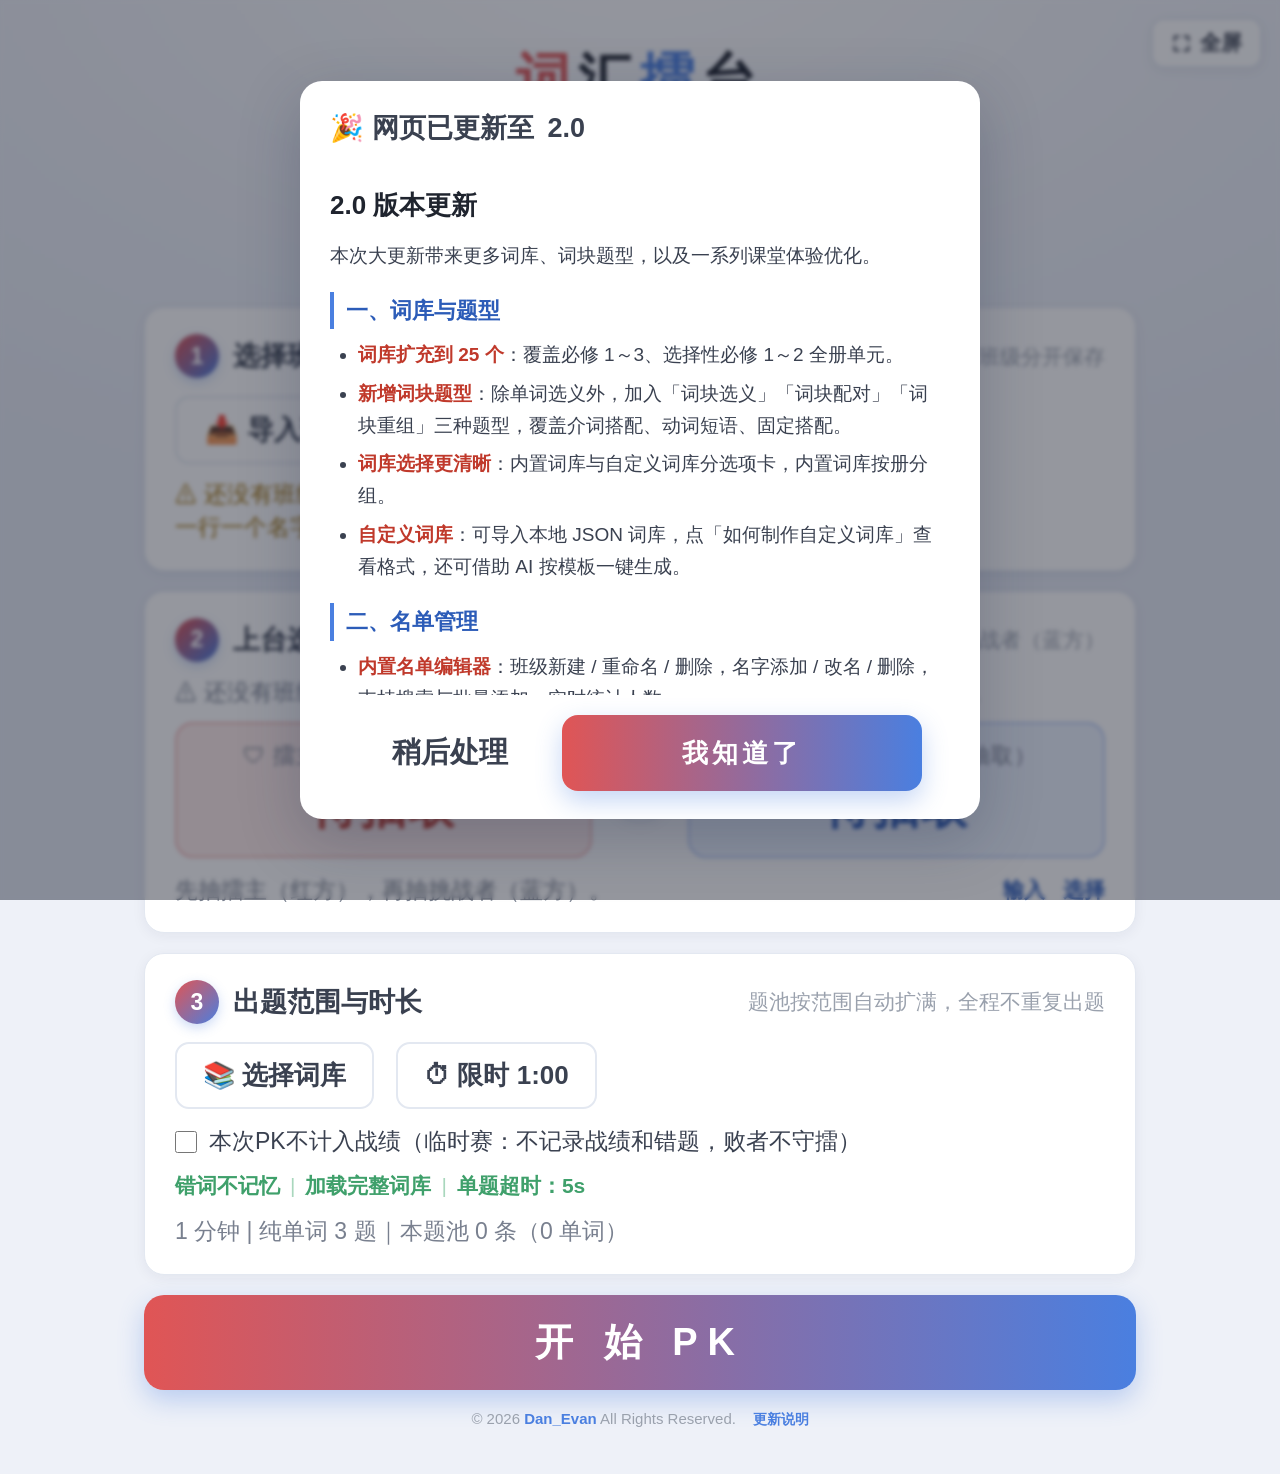
==== index.html @ d30680e2 "feat(setting): Show Current Setting Summary On Home Page - Add a status line below the temporary-mat" ====
<!DOCTYPE html>
<html lang="zh-CN">
<head>
<meta charset="UTF-8">
<meta name="viewport" content="width=device-width, initial-scale=1, user-scalable=no">

<!-- ================= SEO 基础元信息 ================= -->
<title>词汇擂台 PK | 高中英语课堂双人单词对战游戏</title>
<meta name="description" content="词汇擂台是一款面向高中英语课堂的双人单词 PK 网页应用：红方擂主 vs 蓝方挑战者，限时答题，支持单词选义、词块选义、词块配对、词块重组等多种题型，败者守擂实现车轮战。纯前端运行，无需注册，数据本地保存，适合教室大屏互动教学。">
<meta name="keywords" content="词汇擂台,英语单词PK,高中英语,单词游戏,课堂互动,英语词汇,单词对战,词块搭配,英语教学,双人PK,单词听写,词汇练习,人教版英语,必修英语,选择性必修">
<meta name="author" content="词汇擂台">
<meta name="robots" content="index, follow">
<meta name="language" content="zh-CN">
<meta name="theme-color" content="#4a7fe0">
<meta name="application-name" content="词汇擂台 PK">
<meta name="apple-mobile-web-app-capable" content="yes">
<meta name="apple-mobile-web-app-status-bar-style" content="default">
<meta name="apple-mobile-web-app-title" content="词汇擂台">

<!-- ================= Open Graph（社交分享） ================= -->
<meta property="og:type" content="website">
<meta property="og:locale" content="zh_CN">
<meta property="og:site_name" content="词汇擂台 PK">
<meta property="og:title" content="词汇擂台 PK | 高中英语课堂双人单词对战游戏">
<meta property="og:description" content="面向高中英语课堂的双人单词 PK 应用：限时答题、多种题型、败者守擂车轮战，纯前端运行，适合教室大屏互动教学。">
<meta property="og:url" content="">

<!-- ================= Twitter Card ================= -->
<meta name="twitter:card" content="summary_large_image">
<meta name="twitter:title" content="词汇擂台 PK | 高中英语课堂双人单词对战游戏">
<meta name="twitter:description" content="面向高中英语课堂的双人单词 PK 应用：限时答题、多种题型、败者守擂车轮战，适合教室大屏互动教学。">

<link rel="icon" href="favicon.ico" type="image/x-icon">
<link rel="manifest" href="manifest.webmanifest">
<link rel="apple-touch-icon" href="icons/icon-192.png">
<link rel="stylesheet" href="style.css">
</head>
<body>

<!-- ================= 安装为桌面应用（浏览器允许安装时才显示，见 js/pwa.js） ================= -->
<button id="installBtn" class="hidden" title="将本网页安装为桌面应用">
  <svg viewBox="0 0 24 24" fill="none" stroke="currentColor" stroke-width="2.2" stroke-linecap="round" stroke-linejoin="round"><path d="M12 3v10"></path><path d="M7.5 9.5 12 14l4.5-4.5"></path><path d="M4 16v2.5A2.5 2.5 0 0 0 6.5 21h11a2.5 2.5 0 0 0 2.5-2.5V16"></path></svg>
  <span id="installLabel">安装</span>
</button>

<!-- ================= 全屏按钮 ================= -->
<button id="fsBtn" title="全屏 / 退出全屏（快捷键 F，Esc 退出）">
  <svg class="icoEnter" viewBox="0 0 24 24" fill="none" stroke="currentColor" stroke-width="2.2" stroke-linecap="round" stroke-linejoin="round"><path d="M4 9V4h5M20 9V4h-5M4 15v5h5M20 15v5h-5"></path></svg>
  <svg class="icoExit" viewBox="0 0 24 24" fill="none" stroke="currentColor" stroke-width="2.2" stroke-linecap="round" stroke-linejoin="round"><path d="M9 4v5H4M15 4v5h5M9 20v-5H4M15 20v-5h5"></path></svg>
  <span id="fsLabel">全屏</span>
</button>

<!-- ================= 主页 ================= -->
<div id="setup" class="screen">
  <div class="hero">
    <div class="logo"><span class="r">词</span>汇<span class="b">擂</span>台</div>
    <div class="sub">双人同台 · 单词 / 词块对战 · <b>败者守擂</b> · 班级名单本地保存</div>
    <div class="heroBtns">
      <button class="heroBtn" id="aboutBtn">ℹ️ 关于项目</button>
      <button class="heroBtn" id="hisBtn">📊 历史战绩</button>
      <button class="heroBtn" id="settingBtn">⚙️ 擂台设置</button>
    </div>
  </div>

  <div class="mini" style="text-align:center;margin-bottom:24px">快捷键：<kbd>F</kbd> 进入 / 退出全屏 · <kbd>Esc</kbd> 退出全屏（右上角按钮）</div>

  <div class="card">
    <h3><span class="stepNo">1</span>选择班级<span class="hint">名单 / 战绩 / 擂主按班级分开保存</span></h3>
    <div class="classRow">
      <div class="chips" id="classChips"></div>
      <button class="drawBtn" id="importRosterBtn">📥 导入班级名单（TXT）</button>
      <button class="drawBtn" id="openEditorBtn">✏️ 名单编辑器</button>
    </div>
    <div class="mini" id="noRosterTip" style="margin-top:14px;color:#9a6a00">⚠ 还没有班级名单，点右侧按钮导入TXT。<br>一行一个名字，自动去重，名单仅保存在本机。</div>
    <input type="file" id="rosterFile" accept=".txt,text/plain" style="display:none">
  </div>

  <div class="card">
    <h3><span class="stepNo">2</span>上台选手<span class="hint">先抽擂主（红方），再抽挑战者（蓝方）</span></h3>
    <div class="mini" id="rosterInfo" style="margin:-4px 0 14px">请先在上方选择或导入班级名单。</div>
    <div class="drawRow">
      <div class="drawBox red clickable" id="redBox"><div class="dlabel">🛡 擂主 · 红方（点击抽取）</div><div class="dname" id="redNameBox">待抽取</div></div>
      <div class="vsBadge">VS</div>
      <div class="drawBox blue clickable" id="blueBox"><div class="dlabel">⚔ 挑战 · 蓝方（点击抽取）</div><div class="dname" id="blueNameBox">待抽取</div></div>
    </div>
    <div class="nameRow hidden" id="manualRow" style="margin-top:14px">
      <input id="m1" placeholder="红方名字" maxlength="8">
      <input id="m2" placeholder="蓝方名字" maxlength="8">
    </div>
    <div class="drawFoot">
      <span class="mini" id="drawInfo">先抽擂主（红方），再抽挑战者（蓝方）。</span>
      <span class="footLinks">
        <a href="javascript:;" id="manualBtn" class="footLink">输入</a>
        <a href="javascript:;" id="pickBtn" class="footLink">选择</a>
      </span>
    </div>
  </div>

  <div class="card">
    <h3><span class="stepNo">3</span>出题范围与时长<span class="hint">题池按范围自动扩满，全程不重复出题</span></h3>
    <div style="display:flex;gap:22px;flex-wrap:wrap;align-items:center;">
      <button class="drawBtn" id="openLibModal" style="font-size:26px;padding:14px 26px">📚 选择词库</button>
      <button class="drawBtn" id="openDurModal" style="font-size:26px;padding:14px 26px">⏱ 限时 1:00</button>
    </div>
    <label class="wordsOnlyLabel">
      <input type="checkbox" id="noRecordChk">
      本次PK不计入战绩（临时赛：不记录战绩和错题，败者不守擂）
    </label>
    <!-- 当前擂台设置状态（错词记忆 / 纯单词 / 单题超时），由 renderSettingStatus 更新 -->
    <div class="setStatusLine" id="setStatusLine"></div>
    <div class="mini" id="planInfo" style="margin-top:14px"></div>
  </div>

  <button class="startBtn" id="startBtn">开 始 PK</button>

  <footer class="mainFooter">
    &copy; 2026 <a href="https://www.danevan.top/" target="_blank" rel="noopener noreferrer">Dan_Evan</a> All Rights Reserved.
    &nbsp;&nbsp; <a href="javascript:;" class="footerUpdateLink" id="openUpdateLink">更新说明</a>
  </footer>
</div>

<!-- ================= 词库选择弹窗 ================= -->
<div id="libModal" class="modal hidden">
  <div class="modalMask"></div>
  <div class="modalBox libModalBox">
    <h3>选择题库<span class="hint" id="libHint">点击切换选中，支持多选</span></h3>
    <!-- 选项卡切换 -->
    <div class="libTabs">
      <button class="libTab active" data-tab="builtin">📚 内置词库</button>
      <button class="libTab" data-tab="custom">📥 自定义词库</button>
    </div>
    <!-- 内置词库面板（按册分组） -->
    <div class="libTabPanel" id="builtinPanel">
      <div class="libGroups" id="builtinGroups"></div>
    </div>
    <!-- 自定义词库面板 -->
    <div class="libTabPanel hidden" id="customPanel">
      <div class="importLibRow">
        <button class="drawBtn" id="importLibBtn" style="font-size:20px;padding:10px 20px">📥 导入本地词库（JSON）</button>
        <input type="file" id="libFile" accept=".json,application/json" style="display:none">
        <a href="javascript:;" class="libHelpLink" id="customHelpBtn">如何制作自定义词库</a>
      </div>
      <div class="libChips" id="customChips" style="margin-top:16px"></div>
    </div>
    <div class="btnRow" style="margin-top:20px">
      <button class="drawBtn" id="libCancel">取消</button>
      <button class="startBtn small" id="libConfirm">确定</button>
    </div>
  </div>
</div>

<!-- ================= 时长选择弹窗 ================= -->
<div id="durModal" class="modal hidden">
  <div class="modalMask"></div>
  <div class="modalBox">
    <h3>⏱ 选择限时</h3>
    <div class="durPicker">
      <button class="durArrow" id="durMinus">−</button>
      <div class="durValue" id="durValue">1:00</div>
      <button class="durArrow" id="durPlus">+</button>
    </div>
    <div class="mini" style="text-align:center;margin-top:10px">每次调整 30 秒 · 范围 30 秒 ~ 5 分钟</div>
    <div class="btnRow" style="margin-top:20px">
      <button class="drawBtn" id="durCancel">取消</button>
      <button class="startBtn small" id="durConfirm">确定</button>
    </div>
  </div>
</div>

<!-- ================= 擂台设置弹窗 ================= -->
<div id="settingModal" class="modal hidden">
  <div class="modalMask"></div>
  <div class="modalBox">
    <h3>⚙️ 擂台设置</h3>

    <div class="setItem">
      <label class="wordsOnlyLabel">
        <input type="checkbox" id="wordsOnlyChk">
        只加载纯单词
      </label>
      <div class="setHint">勾选后不出现词块选义 / 配对 / 重组题，只出单词题。</div>
    </div>

    <div class="setItem">
      <label class="wordsOnlyLabel">
        <input type="checkbox" id="rememberWrongChk">
        启用错词记忆
      </label>
      <div class="setHint">
        勾选：每轮比赛结束统计错词，下次比赛优先重考错词。<br>
        不勾选：不统计错词，每次完全使用当前所选词库出题（默认）。
      </div>
    </div>

    <div class="setItem">
      <label class="wordsOnlyLabel">
        <input type="checkbox" id="questionTimeoutChk">
        擂台超时检测
      </label>
      <div class="setHint">开启后，每道题须在限定时间内作答，超时直接进入下一题，双方均不计分（防止故意拖延）。</div>
      <div class="qTimeoutRow" id="qTimeoutRow">
        <span class="qTimeoutLabel">每题限时：</span>
        <button class="qTimeoutOpt" data-sec="3">3s</button>
        <button class="qTimeoutOpt" data-sec="5">5s</button>
        <button class="qTimeoutOpt" data-sec="7">7s</button>
      </div>
    </div>

    <div class="btnRow" style="margin-top:26px">
      <button class="startBtn small" id="settingClose">关 闭</button>
    </div>
  </div>
</div>

<!-- ================= 更新提示弹窗 ================= -->
<div id="updateModal" class="modal hidden">
  <div class="modalMask"></div>
  <div class="modalBox updateModalBox">
    <h3>🎉 网页已更新至 <span id="updateVer">?.?</span></h3>
    <div class="updateContent" id="updateContent"></div>
    <div class="btnRow" style="margin-top:20px">
      <button class="drawBtn" id="updateLater">稍后处理</button>
      <button class="startBtn small" id="updateGotIt">我知道了</button>
    </div>
  </div>
</div>

<!-- ================= 名单编辑器弹窗 ================= -->
<div id="editorModal" class="modal hidden">
  <div class="modalMask"></div>
  <div class="modalBox editorModalBox">
    <h3>✏️ 名单编辑器</h3>

    <!-- 班级管理栏 -->
    <div class="edClassBar">
      <select id="edClassSelect" class="edSelect"></select>
      <button class="edMiniBtn" id="edNewClass">➕ 新建班级</button>
      <button class="edMiniBtn" id="edRenameClass">重命名</button>
      <button class="edMiniBtn danger" id="edDelClass">删除班级</button>
    </div>

    <!-- 工具栏 -->
    <div class="edToolBar">
      <input id="edSearch" class="edInput" placeholder="🔍 搜索名字…">
      <button class="edMiniBtn" id="edImportBtn">📥 导入</button>
      <button class="edMiniBtn" id="edBatchBtn">📋 批量添加</button>
      <a href="javascript:;" class="edHelpLink" id="edHelpBtn" title="如何添加名字">❓ 添加帮助</a>
    </div>

    <!-- 批量添加展开区 -->
    <div class="edBatchArea hidden" id="edBatchArea">
      <textarea id="edBatchText" class="edTextarea" placeholder="一行一个名字，可直接粘贴多行，自动去重并跳过无效行"></textarea>
      <div class="edBatchBtns">
        <button class="edMiniBtn" id="edBatchCancel">取消</button>
        <button class="edMiniBtn primary" id="edBatchConfirm">✔ 确认添加</button>
      </div>
    </div>

    <!-- 名字列表 -->
    <div class="edNameList" id="edNameList"></div>

    <!-- 添加单个名字 -->
    <div class="edAddBar">
      <input id="edAddInput" class="edInput" placeholder="输入名字，回车或点添加" maxlength="8">
      <button class="edMiniBtn primary" id="edAddBtn">➕ 添加</button>
    </div>

    <div class="edStat" id="edStat"></div>

    <div class="btnRow" style="margin-top:14px">
      <button class="startBtn small" id="edClose">完 成</button>
    </div>
  </div>
</div>

<!-- ============ 添加名单帮助弹窗（内容从 res/import.md 动态加载） ============ -->
<div id="importHelpModal" class="modal hidden">
  <div class="modalMask"></div>
  <div class="modalBox updateModalBox">
    <h3>❓ 如何添加 / 导入名单</h3>
    <div class="updateContent" id="importHelpContent"></div>
    <div class="btnRow" style="margin-top:20px">
      <button class="startBtn small" id="importHelpClose">我知道了</button>
    </div>
  </div>
</div>

<!-- ============ 自定义词库制作帮助弹窗（内容从 res/custom.md 动态加载） ============ -->
<div id="customHelpModal" class="modal hidden">
  <div class="modalMask"></div>
  <div class="modalBox updateModalBox">
    <h3>📝 如何制作自定义词库</h3>
    <div class="updateContent" id="customHelpContent"></div>
    <div class="btnRow" style="margin-top:20px">
      <button class="startBtn small" id="customHelpClose">我知道了</button>
    </div>
  </div>
</div>

<!-- ================= 关于项目弹窗 ================= -->
<div id="aboutModal" class="modal hidden">
  <div class="modalMask"></div>
  <div class="modalBox aboutBox">
    <h3>ℹ️ 关于项目</h3>

    <div class="aboutHead">
      <div class="aboutLogo"><span class="r">词</span>汇<span class="b">擂</span>台</div>
      <div class="aboutMeta">版本 <b id="aboutVer">2.0</b> · 纯前端 · 数据只存本机</div>
    </div>

    <div class="ruleBody">
      <div class="ruleItem"><b>这是什么</b><p>
        面向高中英语课堂的<b>双人单词对战网页应用</b>：红方擂主对蓝方挑战者，同屏限时答题，败者守擂实现车轮战，适合教室大屏互动教学。</p></div>

      <div class="ruleItem"><b>对战方式</b><p>
        一局 30 秒～5 分钟，屏幕左右各一套选项，双方同时作答、互不干扰；答对得分，连击越高单次得分越多，答错不扣分。</p></div>

      <div class="ruleItem"><b>题型</b><p>
        单词题：<b>单词选义</b>。词块题：<b>词块选义</b>、<b>词块配对</b>、<b>词块重组</b>，覆盖介词搭配、动词短语、固定搭配，按时长自动配比混合出题。</p></div>

      <div class="ruleItem"><b>词库</b><p>
        内置 <b>25 个词库</b>，对齐人教版高中英语必修 1～3、选择性必修 1～2 共 25 个单元；支持多选混合出题，也可导入本地 JSON 自定义词库。</p></div>

      <div class="ruleItem"><b>名单与战绩</b><p>
        班级名单支持 TXT 导入与内置编辑器（批量添加、搜索、改名、删除）；战绩、最高连击、错词本、擂主按班级分别保存。</p></div>

      <div class="ruleItem"><b>数据与隐私</b><p>
        所有数据（名单、战绩、配置、自定义词库）只保存在本机浏览器，不上传服务器；无账号、无追踪、无广告。</p></div>

      <div class="ruleItem"><b>安装为桌面应用</b><p>
        用 Edge / Chrome 打开时，可点左上角「安装」把本页装成桌面应用，独立窗口运行，断网也能打开。</p></div>

      <div class="ruleItem"><b>关于作者</b><p>
        在线地址 <a href="https://pk.danevan.top/" target="_blank" rel="noopener noreferrer">pk.danevan.top</a> · 作者 <a href="https://www.danevan.top/" target="_blank" rel="noopener noreferrer">Dan_Evan</a> · &copy; 2026 All Rights Reserved.</p></div>
    </div>

    <div class="btnRow" style="margin-top:22px">
      <button class="drawBtn" id="aboutTipsBtn">📖 使用说明</button>
      <button class="startBtn small" id="aboutClose">关 闭</button>
    </div>
  </div>
</div>

<!-- ============ 使用说明弹窗（内容从 res/tips.md 动态加载） ============ -->
<div id="tipsModal" class="modal hidden">
  <div class="modalMask"></div>
  <div class="modalBox updateModalBox">
    <h3>📖 使用说明</h3>
    <div class="updateContent" id="tipsContent"></div>
    <div class="btnRow" style="margin-top:20px">
      <button class="startBtn small" id="tipsClose">我知道了</button>
    </div>
  </div>
</div>

<!-- ================= 历史战绩弹窗 ================= -->
<div id="hisModal" class="modal hidden">
  <div class="modalMask"></div>
  <div class="modalBox">
    <h3 id="hisTitle">📊 本班战绩</h3>
    <div id="hisBody" class="mini">暂无记录</div>
    <button class="clearBtn hidden" id="clearBtn">清空本班历史</button>
    <div class="btnRow" style="margin-top:20px">
      <button class="drawBtn" id="hisClose">关闭</button>
    </div>
  </div>
</div>

<!-- ================= 选名弹窗 ================= -->
<div id="pickModal" class="modal hidden">
  <div class="modalMask"></div>
  <div class="modalBox">
    <div class="pickTabs">
      <button class="pickTab on" data-side="red">🛡 红方</button>
      <button class="pickTab" data-side="blue">⚔ 蓝方</button>
    </div>
    <div class="pickGrid" id="pickGrid"></div>
    <div class="btnRow" style="margin-top:16px">
      <button class="drawBtn" id="pickCancel">关闭</button>
    </div>
  </div>
</div>

<!-- ================= 对战页 ================= -->
<div id="battle" class="screen hidden">
  <div class="topbar">
    <div class="pcard red">
      <div class="pinfo"><span class="prole">🛡 擂主 · 红方</span><span class="pname" id="n1"></span></div>
      <span class="pscore" id="s1">0</span>
    </div>
    <div class="timerWrap"><div class="tlabel">剩余时间</div><div class="timer" id="timer">3:00</div></div>
    <div class="pcard blue">
      <span class="pscore" id="s2">0</span>
      <div class="pinfo right"><span class="prole">⚔ 挑战 · 蓝方</span><span class="pname" id="n2"></span></div>
    </div>
  </div>
  <div class="qzone">
    <div id="qWord"></div>
    <div id="qTip">点出你认为是正确的答案</div>
  </div>
  <div class="arena">
    <div class="side red" id="side1">
      <div id="pg1"></div>
      <div class="streakTag red" id="st1"></div>
      <button class="opt" data-side="1"></button>
      <button class="opt" data-side="1"></button>
      <button class="opt" data-side="1"></button>
      <button class="opt" data-side="1"></button>
    </div>
    <div class="side blue" id="side2">
      <div id="pg2"></div>
      <div class="streakTag blue" id="st2"></div>
      <button class="opt" data-side="2"></button>
      <button class="opt" data-side="2"></button>
      <button class="opt" data-side="2"></button>
      <button class="opt" data-side="2"></button>
    </div>
  </div>
</div>

<!-- ================= 结果页 ================= -->
<div id="result" class="screen hidden">
  <div class="crown">🏆</div>
  <div id="winName"></div>
  <div id="finalScore"></div>
  <div class="wrongBox" id="wrongBox">
    <h4>错词/错块本（本局错的单词与词块）</h4>
    <div id="wrongChips"></div>
  </div>
  <div class="btnRow">
    <button id="againBtn">下一局：败者守擂，抽新蓝方</button>
    <button id="reviveBtn" class="hidden">错词加时赛 30 秒</button>
    <button id="homeBtn">返回主页</button>
  </div>
</div>

<!-- ================= 通用网页内弹窗（替代 alert/confirm/prompt） ================= -->
<div id="dlgModal" class="modal hidden">
  <div class="modalMask"></div>
  <div class="modalBox dlgBox">
    <div class="dlgHead">
      <span class="dlgIcon info" id="dlgIcon">ℹ️</span>
      <h3 id="dlgTitle">提示</h3>
    </div>
    <div class="dlgMsg" id="dlgMsg"></div>
    <input id="dlgInput" class="dlgInput hidden" maxlength="20">
    <div class="dlgError hidden" id="dlgError"></div>
    <div class="btnRow dlgBtns">
      <button class="dlgBtn" id="dlgCancel">取 消</button>
      <button class="dlgBtn primary" id="dlgOk">确 定</button>
    </div>
  </div>
</div>

<script src="js/config.js?v=4"></script>
<script src="js/storage.js?v=4"></script>
<script src="js/wordbank.js?v=4"></script>
<script src="js/ui.js?v=4"></script>
<script src="js/dialog.js?v=4"></script>
<script src="js/editor.js?v=4"></script>
<script src="js/game.js?v=4"></script>
<script src="js/events.js?v=4"></script>
<script src="js/pwa.js?v=4"></script>


</body></html>
---- style.css ----
:root{
    --red:#e05555; --red-d:#c0392b; --red-bg:#fdecea; --red-soft:#fff6f5;
    --blue:#4a7fe0; --blue-d:#2c5cb8; --blue-bg:#ecf2fe; --blue-soft:#f6f9ff;
    --ink:#1f242e; --ink2:#3a4150; --muted:#79808f; --muted2:#9aa1ad;
    --line:#e3e8f1; --card:#fff; --radius:20px;
    --shadow:0 8px 26px rgba(28,39,72,.09);
    --shadow-sm:0 3px 14px rgba(28,39,72,.06);
    --ok:#27a457; --ok-bg:#e9f9ef;
  }
  *{margin:0;padding:0;box-sizing:border-box;-webkit-tap-highlight-color:transparent;}
  html{-webkit-text-size-adjust:100%;}
  body{
    font-family:"Microsoft YaHei","PingFang SC","Segoe UI",sans-serif;
    background-color:#eef1f8;
    background-image:radial-gradient(1100px 620px at 50% -8%,#ffffff 0%,#eef1f8 58%,#e6ebf5 100%);
    background-attachment:fixed;
    color:var(--ink); min-height:100vh; font-size:26px; line-height:1.42;
  }
  .hidden{display:none !important;}
  .screen{min-height:100vh;display:flex;flex-direction:column;}
  button{font-family:inherit;color:inherit;}

  /* ============ 主页 ============ */
  #setup{padding:40px 5vw 34px;max-width:1120px;margin:0 auto;width:100%;}
  .hero{text-align:center;margin-bottom:14px;}
  .logo{font-size:54px;font-weight:800;letter-spacing:8px;margin-bottom:10px;}
  .logo .r{color:var(--red);} .logo .b{color:var(--blue);}
  .sub{font-size:24px;color:var(--muted);}
  .sub b{color:var(--blue-d);font-weight:700;}

  .card{background:var(--card);border:1px solid var(--line);border-radius:var(--radius);
        padding:26px 30px;margin-bottom:20px;box-shadow:var(--shadow-sm);}
  .card h3{font-size:27px;color:var(--ink2);font-weight:700;margin-bottom:18px;
           display:flex;align-items:center;gap:14px;flex-wrap:wrap;}
  .card h3 .hint{font-size:21px;font-weight:400;color:var(--muted2);margin-left:auto;}
  .stepNo{flex:none;width:44px;height:44px;border-radius:50%;display:grid;place-items:center;
          font-size:23px;font-weight:800;color:#fff;
          background:linear-gradient(135deg,var(--red),var(--blue));
          box-shadow:0 4px 12px rgba(74,127,224,.28);}
  kbd{font-family:inherit;font-size:20px;font-weight:700;color:var(--blue-d);
      background:var(--blue-bg);border:1px solid #c9d9f6;border-radius:8px;padding:2px 10px;}

  .chips{display:flex;gap:14px;flex-wrap:wrap;}
  .chip{padding:12px 30px;border-radius:16px;border:2px solid var(--line);background:#fafbfe;
        font-size:28px;font-weight:700;color:var(--ink2);cursor:pointer;user-select:none;
        display:flex;align-items:baseline;gap:12px;transition:all .15s;}
  .chip .cnt{font-size:20px;font-weight:600;color:var(--muted2);}
  .chip:hover{border-color:#c3d2ee;}
  .chip.on{border-color:var(--blue);background:var(--blue-bg);color:#2456bd;
           box-shadow:0 4px 14px rgba(74,127,224,.18);}
  .chip.on .cnt{color:#5b83d8;}
  .chip .clsDel{margin-left:6px;font-size:22px;font-weight:700;color:var(--muted2);
                cursor:pointer;line-height:1;padding:0 4px;border-radius:6px;transition:.15s;}
  .chip .clsDel:hover{color:#fff;background:var(--red);}

  .nameRow{display:flex;gap:20px;}
  .nameRow input{flex:1;font-size:30px;padding:16px 20px;border-radius:14px;
                 border:2px solid var(--line);outline:none;min-width:0;transition:.15s;}
  .nameRow input:focus{border-color:var(--blue);box-shadow:0 0 0 4px rgba(74,127,224,.14);}
  select{font-size:28px;padding:14px 22px;border-radius:14px;border:2px solid var(--line);
         background:#fff;color:var(--ink2);cursor:pointer;}
  select:focus{border-color:var(--blue);outline:none;}

  /* 抽人区 */
  .drawRow{display:flex;align-items:stretch;gap:16px;margin-bottom:16px;}
  .drawBox{flex:1;border-radius:18px;padding:16px 22px 20px;text-align:center;transition:all .2s;}
  .drawBox.red{background:var(--red-bg);border:2px solid #f2b9b9;}
  .drawBox.blue{background:var(--blue-bg);border:2px solid #b9cdf5;}
  .drawBox.drawing{border-style:dashed;animation:pulse .45s infinite alternate;}
  @keyframes pulse{from{opacity:.6;}to{opacity:1;}}
  .vsBadge{flex:none;align-self:center;width:64px;height:64px;border-radius:50%;
           display:grid;place-items:center;font-size:26px;font-weight:800;color:var(--muted2);
           background:#fff;border:2px solid var(--line);box-shadow:var(--shadow-sm);}
  .dlabel{font-size:22px;color:var(--muted);letter-spacing:1px;margin-bottom:6px;}
  .dname{font-size:46px;font-weight:800;min-height:58px;line-height:58px;letter-spacing:2px;}
  .drawBox.red .dname{color:var(--red-d);}
  .drawBox.blue .dname{color:var(--blue-d);}
  .drawBtn{font-size:27px;padding:14px 28px;border-radius:14px;border:2px solid var(--line);
           background:#fff;font-weight:700;color:var(--ink2);cursor:pointer;transition:all .15s;}
  .drawBtn:hover{border-color:var(--blue);color:var(--blue-d);background:var(--blue-soft);}
  .drawBtn:active{transform:scale(.96);}
  .drawBtn.ghost{border-style:dashed;color:var(--muted);font-weight:600;}
  .drawBtn.ghost:hover{border-color:var(--muted);color:var(--ink2);background:#f7f8fb;}
  .drawBox.clickable{cursor:pointer;transition:all .15s;}
  .drawBox.clickable:hover{transform:translateY(-2px);box-shadow:0 6px 18px rgba(28,39,72,.1);}
  .drawBox.clickable:active{transform:scale(.98);}
  .drawFoot{display:flex;align-items:center;justify-content:space-between;margin-top:12px;gap:12px;flex-wrap:wrap;}
  .footLinks{display:flex;gap:18px;}
  .footLink{font-size:21px;color:var(--blue-d);text-decoration:none;font-weight:600;cursor:pointer;}
  .footLink:hover{text-decoration:underline;}

  /* ============ 班级行 ============ */
  .classRow{display:flex;align-items:center;gap:14px;flex-wrap:wrap;}
  .classRow .chips{flex:1;min-width:0;}
  .classRow:not(.has-roster) .chips{display:none;}  /* 无名单时隐藏 chips，按钮居左 */

  /* 选名弹窗 */
  .pickTabs{display:flex;gap:10px;margin-bottom:18px;}
  .pickTab{flex:1;padding:12px;border:none;border-radius:12px;font-size:22px;font-weight:700;
           cursor:pointer;background:#eef1f8;color:var(--muted);transition:.15s;}
  .pickTab.on.red-on{background:var(--red-bg);color:var(--red-d);}
  .pickTab.on.blue-on{background:var(--blue-bg);color:var(--blue-d);}
  .pickGrid{display:grid;grid-template-columns:repeat(auto-fill,minmax(120px,1fr));gap:10px;max-height:50vh;overflow-y:auto;}
  .pickName{padding:12px 8px;border-radius:10px;background:#f5f7fc;text-align:center;
            font-size:21px;font-weight:600;color:var(--ink2);cursor:pointer;transition:.12s;
            border:2px solid transparent;}
  .pickName:hover{background:var(--blue-bg);color:var(--blue-d);}
  .pickName.cur{border-color:var(--blue);background:var(--blue-bg);color:var(--blue-d);}
  .pickEmpty{grid-column:1/-1;text-align:center;color:var(--muted);font-size:20px;padding:30px 0;}

  .startBtn{width:100%;padding:22px;border:none;border-radius:20px;font-size:38px;font-weight:800;
            color:#fff;background:linear-gradient(90deg,var(--red),var(--blue));cursor:pointer;
            box-shadow:0 10px 26px rgba(74,127,224,.32);letter-spacing:10px;transition:all .15s;}
  .startBtn:hover{box-shadow:0 12px 32px rgba(74,127,224,.42);filter:brightness(1.03);}
  .startBtn:active{transform:scale(.985);}

  /* 主界面底部版权 */
  .mainFooter{text-align:center;font-size:15px;color:var(--muted2);
              padding:18px 0 10px;user-select:none;}
  .mainFooter a{color:var(--blue);text-decoration:none;font-weight:600;}
  .mainFooter a:hover{text-decoration:underline;}
  .footerUpdateLink{font-size:14px;font-weight:600;}

  /* 标题下功能按钮 */
  .heroBtns{display:flex;gap:16px;justify-content:center;margin-top:18px;}
  .heroBtn{padding:12px 28px;border-radius:14px;border:2px solid var(--line);
           background:#fff;color:var(--ink2);font-size:22px;font-weight:700;
           cursor:pointer;transition:all .15s;box-shadow:var(--shadow-sm);}
  .heroBtn:hover{border-color:var(--blue);color:var(--blue-d);background:var(--blue-bg);
                 transform:translateY(-2px);box-shadow:0 6px 18px rgba(74,127,224,.18);}
  .heroBtn:active{transform:translateY(0) scale(.97);}

  /* 历史战绩弹窗内 */
  #hisModal .row{display:flex;gap:18px;flex-wrap:wrap;margin-bottom:14px;}
  #hisModal .stat{background:#f5f7fb;border:1px solid var(--line);border-radius:14px;
                  padding:12px 22px;font-size:25px;}
  #hisModal .stat b{color:var(--blue-d);}
  #recentList{margin-top:8px;display:flex;flex-direction:column;gap:8px;}
  .recentItem{display:flex;justify-content:space-between;align-items:center;gap:14px;
              background:#f8f9fc;border-radius:12px;padding:11px 18px;font-size:25px;}
  .clearBtn{margin-top:16px;padding:10px 26px;border-radius:12px;border:2px solid #f0b9b9;
            background:#fff5f5;color:var(--red-d);font-size:24px;cursor:pointer;transition:.15s;}
  .clearBtn:hover{background:#ffecec;border-color:var(--red);}
  .mini{font-size:23px;color:var(--muted);}

  /* ============ 全屏按钮 ============ */
  #fsBtn,#installBtn{position:fixed;top:18px;z-index:999;display:flex;align-items:center;gap:8px;
         padding:9px 18px;border-radius:13px;border:2px solid var(--line);
         background:rgba(255,255,255,.94);color:var(--ink2);font-size:21px;font-weight:700;
         cursor:pointer;transition:all .15s;box-shadow:var(--shadow-sm);}
  /* 安装按钮固定在左上角，与右上角全屏按钮左右对称 */
  #fsBtn{right:18px;}
  #installBtn{left:18px;}
  #installBtn:disabled{opacity:.5;cursor:default;}
  #fsBtn:hover,#installBtn:hover{border-color:var(--blue);color:var(--blue-d);background:var(--blue-bg);}
  #fsBtn:active,#installBtn:active{transform:scale(.96);}
  #fsBtn svg,#installBtn svg{width:21px;height:21px;display:block;}
  #fsBtn .icoExit{display:none;}
  #fsBtn.on .icoEnter{display:none;}
  #fsBtn.on .icoExit{display:block;}
  #fsBtn.on{opacity:.5;}

  /* ============ 对战页 ============ */
  #battle{padding:0;}
  .topbar{display:flex;align-items:center;justify-content:space-between;padding:16px 4vw 6px;gap:2vw;}
  .pcard{flex:1;border-radius:18px;padding:12px 22px;display:flex;align-items:center;
         justify-content:space-between;gap:16px;}
  .pcard.red{background:var(--red-bg);border:2px solid #f0b4b4;}
  .pcard.blue{background:var(--blue-bg);border:2px solid #b6cbf4;}
  .pinfo{display:flex;flex-direction:column;min-width:0;}
  .pinfo.right{align-items:flex-end;text-align:right;}
  .prole{font-size:19px;color:var(--muted);letter-spacing:1px;margin-bottom:2px;}
  .pname{font-size:32px;font-weight:800;max-width:8em;overflow:hidden;
         text-overflow:ellipsis;white-space:nowrap;line-height:1.2;}
  .pcard.red .pname{color:var(--red-d);} .pcard.blue .pname{color:var(--blue-d);}
  .pscore{font-size:52px;font-weight:800;line-height:1;}
  .pcard.red .pscore{color:var(--red);} .pcard.blue .pscore{color:var(--blue);}
  .timerWrap{flex:none;text-align:center;padding:0 8px;}
  .tlabel{font-size:19px;color:var(--muted);letter-spacing:1px;}
  .timer{font-size:52px;font-weight:800;color:var(--ink2);min-width:2.4em;line-height:1.05;}
  .timer.warn{color:var(--red);animation:blink 1s infinite;}
  @keyframes blink{50%{opacity:.45;}}

  .qzone{text-align:center;padding:10px 4vw 16px;}
  #qWord{font-size:70px;font-weight:800;color:#1b2029;letter-spacing:2px;line-height:1.14;}
  #qWord.cn{font-size:54px;}
  #qWord.sent{font-size:44px;}
  #qWord.chunk{font-size:52px;}
  #qTip{font-size:24px;color:var(--muted2);margin-top:8px;}

  .arena{flex:1;display:flex;gap:2.2vw;padding:0 3vw 22px;}
  .side{flex:1;display:flex;flex-direction:column;gap:12px;padding:14px;border-radius:20px;
        border:2px solid transparent;transition:border-color .2s;}
  .side.red{background:var(--red-soft);border-color:#f6dada;}
  .side.blue{background:var(--blue-soft);border-color:#dbe6fa;}
  .opt{font-size:32px;padding:20px 18px;border-radius:16px;border:2px solid var(--line);
       background:#fff;cursor:pointer;text-align:center;line-height:1.3;color:var(--ink);
       box-shadow:0 2px 8px rgba(28,39,72,.05);transition:all .12s;}
  .opt:hover{border-color:#c3d2ee;transform:translateY(-2px);}
  .side.red .opt:hover{border-color:var(--red);}
  .side.blue .opt:hover{border-color:var(--blue);}
  .opt:active{transform:translateY(0) scale(.99);}
  .opt.good{background:var(--ok-bg);border-color:var(--ok);color:#177a3c;font-weight:800;}
  .opt.bad{background:var(--red-bg);border-color:var(--red);color:var(--red-d);opacity:.72;}
  .side.locked .opt{pointer-events:none;}
  .streakTag{text-align:center;font-size:24px;font-weight:800;height:32px;color:var(--muted2);}
  .streakTag.red{color:var(--red);} .streakTag.blue{color:var(--blue);}
  .fx{position:fixed;pointer-events:none;font-size:44px;font-weight:800;z-index:99;
      animation:rise 1s forwards;}
  @keyframes rise{0%{opacity:1;transform:translateY(0);}100%{opacity:0;transform:translateY(-90px);}}
  #pg1,#pg2{font-size:24px;min-height:34px;text-align:center;color:var(--ink2);font-weight:700;
            overflow:hidden;text-overflow:ellipsis;white-space:nowrap;}
  .opt.picked{background:#eef3fb;border-color:#9db6e8;color:#9aa3b2;}

  /* ============ 结果页 ============ */
  #result{align-items:center;justify-content:center;padding:30px 6vw;text-align:center;}
  .crown{font-size:88px;animation:pop .6s;}
  @keyframes pop{0%{transform:scale(.2);}70%{transform:scale(1.25);}100%{transform:scale(1);}}
  #winName{font-size:58px;font-weight:800;margin:6px 0 4px;}
  #finalScore{font-size:40px;color:var(--ink2);margin-bottom:24px;}
  #finalScore .r{color:var(--red);font-weight:800;} #finalScore .b{color:var(--blue);font-weight:800;}
  .wrongBox{background:#fff;border:1px solid var(--line);border-radius:18px;padding:20px 26px;
            max-width:900px;width:100%;box-shadow:var(--shadow-sm);margin-bottom:26px;}
  .wrongBox h4{font-size:28px;color:var(--red-d);margin-bottom:14px;}
  #wrongChips{display:flex;flex-wrap:wrap;gap:12px;justify-content:center;}
  #wrongChips span{background:var(--red-bg);color:var(--red-d);border-radius:12px;
                   padding:8px 18px;font-size:26px;}
  .btnRow{display:flex;gap:20px;flex-wrap:wrap;justify-content:center;}
  .btnRow button{font-size:29px;padding:18px 34px;border-radius:16px;border:none;cursor:pointer;
                 font-weight:700;transition:all .15s;}
  .btnRow button:active{transform:scale(.97);}
  #againBtn{background:linear-gradient(90deg,var(--red),var(--blue));color:#fff;
            box-shadow:0 8px 20px rgba(74,127,224,.3);}
  #reviveBtn{background:#fff5dc;color:#9a6a00;border:2px solid #f0d089 !important;}
  #homeBtn{background:#eef1f6;color:var(--ink2);}

  /* ============ 小屏适配 ============ */
  @media (max-width:820px){
    body{font-size:22px;}
    #home,#setup1,#setup2,#setup3{padding:24px 5vw 26px;}
    .logo{font-size:40px;letter-spacing:5px;}
    .sub{font-size:19px;}
    .card{padding:20px;}
    .card h3{font-size:23px;}
    .card h3 .hint{margin-left:0;flex-basis:100%;}
    .stepNo{width:38px;height:38px;font-size:20px;}
    .chip{font-size:24px;padding:10px 22px;}
    .dname{font-size:34px;min-height:44px;line-height:44px;}
    .vsBadge{width:50px;height:50px;font-size:21px;}
    .startBtn{font-size:30px;letter-spacing:6px;}
    #qWord{font-size:48px;} #qWord.cn{font-size:38px;}
    #qWord.chunk{font-size:38px;} #qWord.sent{font-size:32px;}
    .opt{font-size:26px;padding:16px 12px;}
    .pname{font-size:24px;} .pscore{font-size:38px;} .timer{font-size:38px;}
    .prole,.tlabel{font-size:16px;}
    #winName{font-size:40px;} #finalScore{font-size:30px;}
    .btnRow button{font-size:24px;padding:14px 24px;}
    .stepItem{font-size:18px;}
    .stepNum{width:32px;height:32px;font-size:16px;}
    .stepLine{width:28px;margin:0 8px;}
    .libChips{grid-template-columns:1fr 1fr;gap:10px;}
    .libChip{font-size:20px;padding:14px 16px;}
    .timerPicker input{width:96px;font-size:48px;}
    .stepBtn{width:96px;font-size:17px;}
    .timerPicker .colon{font-size:48px;}
  }

  /* ============ 主页 ============ */
  #home, #setup1, #setup2, #setup3{padding:20px 5vw 34px;max-width:1120px;margin:0 auto;width:100%;}
  .homeCenter{flex:1;display:flex;align-items:center;justify-content:center;padding:30px 0;}
  .startBtn.small{font-size:26px;padding:16px 30px;letter-spacing:4px;width:auto;}

  /* ============ 词库弹窗 ============ */
  .modal{position:fixed;inset:0;z-index:1000;display:flex;align-items:center;justify-content:center;}
  .modalMask{position:absolute;inset:0;background:rgba(20,26,40,.45);backdrop-filter:blur(2px);}
  .modalBox{position:relative;background:#fff;border-radius:22px;padding:28px 30px;
            max-width:720px;width:92%;max-height:82vh;overflow-y:auto;
            box-shadow:0 20px 60px rgba(28,39,72,.25);}
  /* 弹窗内部隐藏滚动条（保留滚动功能），圆角完整显示；
     注意：.updateContent（拉取 res/xxx.md 显示的更新/帮助弹窗）保留滚动条 */
  .modalBox::-webkit-scrollbar,
  .libTabPanel::-webkit-scrollbar,
  .pickGrid::-webkit-scrollbar,
  .edNameList::-webkit-scrollbar{width:0;height:0;}
  .modalBox, .libTabPanel, .pickGrid, .edNameList{scrollbar-width:none;-ms-overflow-style:none;}
  .modalBox h3{font-size:27px;color:var(--ink2);font-weight:700;margin-bottom:18px;
               display:flex;align-items:center;gap:14px;flex-wrap:wrap;}
  .modalBox h3 .hint{font-size:21px;font-weight:400;color:var(--muted2);margin-left:auto;}

  /* ============ 更新提示弹窗 ============ */
  .updateModalBox{display:flex;flex-direction:column;overflow:hidden;max-width:680px;}
  .updateContent{flex:1;min-height:0;overflow-y:auto;padding-right:8px;line-height:1.7;}
  .updateContent h1{font-size:26px;color:var(--ink);margin:18px 0 12px;}
  .updateContent h2{font-size:22px;color:var(--blue-d);margin:20px 0 10px;
                    padding-left:12px;border-left:4px solid var(--blue);}
  .updateContent h3{font-size:20px;color:var(--ink2);margin:14px 0 8px;}
  .updateContent p{font-size:19px;color:var(--ink2);margin:10px 0;}
  .updateContent ul, .updateContent ol{margin:10px 0 10px 28px;}
  .updateContent li{font-size:19px;color:var(--ink2);margin:6px 0;}
  .updateContent strong{color:var(--red-d);}
  .updateContent code{background:#f0f3f9;padding:2px 8px;border-radius:6px;
                      font-size:17px;color:var(--blue-d);font-family:Consolas,monospace;}
  .updateContent pre{background:#f5f7fb;border:1px solid var(--line);border-radius:12px;
                     padding:14px 16px;margin:12px 0;overflow-x:auto;}
  .updateContent pre code{background:none;padding:0;border-radius:0;
                          font-size:16px;line-height:1.6;color:var(--ink2);white-space:pre;}
  .updateContent table{width:100%;border-collapse:collapse;margin:14px 0;
                       font-size:17px;overflow:hidden;border-radius:10px;}
  .updateContent th{background:#eef2f9;color:var(--ink2);font-weight:700;
                    border:1px solid var(--line);padding:9px 12px;text-align:left;}
  .updateContent td{border:1px solid var(--line);padding:9px 12px;
                    color:var(--ink2);line-height:1.5;}
  .updateContent tbody tr:nth-child(even){background:#f7f9fc;}
  .updateContent a{color:var(--blue-d);text-decoration:none;}
  .updateContent a:hover{text-decoration:underline;}
  .updateContent hr{border:none;border-top:1px solid var(--line);margin:16px 0;}

  /* ============ 名单编辑器 ============ */
  .editorModalBox{display:flex;flex-direction:column;overflow:hidden;max-width:700px;}
  .edClassBar{display:flex;align-items:center;gap:10px;flex-wrap:wrap;margin-bottom:14px;}
  .edSelect{flex:1;min-width:180px;padding:10px 14px;font-size:20px;font-weight:600;
            border:2px solid var(--line);border-radius:12px;background:#fff;color:var(--ink2);
            cursor:pointer;}
  .edToolBar{display:flex;align-items:center;gap:10px;margin-bottom:10px;}
  .edHelpLink{font-size:18px;font-weight:600;color:var(--blue-d);text-decoration:none;
               white-space:nowrap;cursor:pointer;}
  .edHelpLink:hover{text-decoration:underline;}
  .libHelpLink{font-size:19px;font-weight:600;color:var(--blue-d);text-decoration:none;
                white-space:nowrap;cursor:pointer;}
  .libHelpLink:hover{text-decoration:underline;}
  .edInput{flex:1;min-width:0;padding:10px 14px;font-size:20px;
            border:2px solid var(--line);border-radius:12px;background:#fff;color:var(--ink);}
  .edInput:focus{outline:none;border-color:var(--blue);}
  .edInput:disabled{background:#f5f6f9;cursor:not-allowed;}
  .edMiniBtn{padding:9px 16px;font-size:18px;font-weight:600;border-radius:10px;
             border:2px solid var(--line);background:#fafbfe;color:var(--ink2);
             cursor:pointer;transition:all .15s;white-space:nowrap;}
  .edMiniBtn:hover:not(:disabled){border-color:#c3d2ee;background:#f4f7fe;}
  .edMiniBtn:disabled{opacity:.5;cursor:not-allowed;}
  .edMiniBtn.primary{border-color:var(--blue);background:var(--blue-bg);color:#2456bd;}
  .edMiniBtn.primary:hover{background:#e3edff;}
  .edMiniBtn.danger{border-color:#f0c9c9;color:#c0392b;}
  .edMiniBtn.danger:hover:not(:disabled){background:#fdecec;border-color:#e3a8a8;}

  .edBatchArea{border:2px dashed var(--line);border-radius:12px;padding:12px;margin-bottom:12px;background:#fafbfe;}
  .edTextarea{width:100%;height:150px;font-size:19px;line-height:1.6;resize:vertical;
              border:1px solid var(--line);border-radius:10px;padding:10px 12px;
              font-family:inherit;color:var(--ink);box-sizing:border-box;}
  .edTextarea:focus{outline:none;border-color:var(--blue);}
  .edBatchBtns{display:flex;justify-content:flex-end;gap:10px;margin-top:10px;}

  .edNameList{flex:1;min-height:160px;max-height:38vh;overflow-y:auto;
              border:1px solid var(--line);border-radius:12px;padding:8px;}
  .edNameRow{display:flex;align-items:center;justify-content:space-between;gap:10px;
             padding:9px 12px;border-radius:9px;}
  .edNameRow:hover{background:#f4f7fe;}
  .edNameText{font-size:21px;font-weight:600;color:var(--ink);}
  .edNameText.ghost{color:#9a8c5b;}
  .edNameText.ghost::after{content:" ·";}
  .edNameBtns{display:flex;gap:8px;flex-shrink:0;}
  .edEmpty{padding:30px 16px;text-align:center;font-size:19px;color:var(--muted2);line-height:1.7;}

  .edAddBar{display:flex;gap:10px;margin-top:12px;}
  .edStat{margin-top:10px;font-size:18px;color:var(--muted2);font-weight:600;}

  /* ============ 通用网页内弹窗（替代 alert/confirm/prompt） ============ */
  .dlgBox{max-width:500px;}
  .dlgHead{display:flex;align-items:center;gap:14px;margin-bottom:14px;}
  .dlgHead h3{margin:0;font-size:26px;color:var(--ink2);font-weight:700;}
  .dlgIcon{font-size:30px;line-height:1;width:auto;}
  .dlgIcon.info{filter:none;}
  .dlgIcon.success{filter:none;}
  .dlgIcon.warning{filter:none;}
  .dlgIcon.error{filter:none;}
  .dlgMsg{font-size:21px;line-height:1.6;color:var(--ink2);}
  .dlgMsg b, .dlgMsg strong{color:var(--ink);}
  .dlgInput{width:100%;box-sizing:border-box;padding:12px 16px;font-size:21px;
            border:2px solid var(--line);border-radius:12px;background:#fff;color:var(--ink);
            margin-top:4px;}
  .dlgInput:focus{outline:none;border-color:var(--blue);}
  .dlgError{margin-top:12px;padding:10px 16px;border-radius:10px;
            background:#fdecec;color:#c0392b;font-size:18px;font-weight:600;line-height:1.5;}
  .dlgBtns{display:flex;gap:12px;justify-content:flex-end;margin-top:20px;}
  .dlgBtn{padding:11px 28px;font-size:20px;font-weight:700;border-radius:12px;
          border:2px solid var(--line);background:#fafbfe;color:var(--ink2);
          cursor:pointer;transition:all .15s;}
  .dlgBtn:hover{border-color:#c3d2ee;background:#f4f7fe;}
  .dlgBtn.primary{border-color:var(--blue);background:var(--blue-bg);color:#2456bd;}
  .dlgBtn.primary:hover{background:#e3edff;}
  .dlgBtn.danger{border-color:#e6a8a8;background:#fdecec;color:#c0392b;}
  .dlgBtn.danger:hover{background:#fbdcdc;}

  /* 时长选择弹窗 */
  .durPicker{display:flex;align-items:center;justify-content:center;gap:30px;padding:20px 0 10px;}
  .durArrow{width:72px;height:72px;border-radius:50%;border:2px solid var(--line);
            background:#f8f9fc;color:var(--ink2);font-size:40px;font-weight:800;
            cursor:pointer;transition:all .15s;display:flex;align-items:center;justify-content:center;
            line-height:1;}
  .durArrow:hover{border-color:var(--blue);color:var(--blue-d);background:var(--blue-bg);
                  transform:scale(1.06);}
  .durArrow:active{transform:scale(.95);}
  .durValue{font-size:64px;font-weight:800;color:var(--ink2);min-width:2.2em;text-align:center;
            font-variant-numeric:tabular-nums;}

  /* 关于项目弹窗 */
  .aboutBox{max-width:640px;}
  .aboutHead{text-align:center;margin:-4px 0 18px;padding-bottom:18px;border-bottom:1px solid var(--line);}
  .aboutLogo{font-size:40px;font-weight:800;letter-spacing:6px;margin-bottom:8px;}
  .aboutLogo .r{color:var(--red);} .aboutLogo .b{color:var(--blue);}
  .aboutMeta{font-size:19px;color:var(--muted2);}
  .aboutMeta b{color:var(--blue-d);font-weight:700;}
  .ruleItem p a{color:var(--blue-d);text-decoration:none;}
  .ruleItem p a:hover{text-decoration:underline;}

  /* 规则介绍弹窗 */
  .ruleBody{display:flex;flex-direction:column;gap:16px;}
  .ruleItem{background:#f8f9fc;border-radius:14px;padding:16px 20px;border:1px solid var(--line);}
  .ruleItem > b{font-size:23px;color:var(--ink2);display:block;margin-bottom:6px;}
  .ruleItem p{font-size:21px;color:var(--muted2);line-height:1.6;margin:0;}
  .ruleItem p b{font-size:inherit;display:inline;color:var(--ink2);font-weight:700;}
  .ruleItem kbd{background:#eef1f8;border:1px solid var(--line);border-radius:6px;
                padding:2px 10px;font-size:19px;font-family:inherit;color:var(--ink2);}

  /* ============ 内联紧凑滚轮 ============ */
  .timerPicker.inline{margin:0;}
  .timerPicker.inline .timerPicker input,
  .timerPicker.inline input{width:90px;font-size:42px;padding:6px 0;}
  .timerPicker.inline .stepBtn{width:90px;font-size:16px;padding:6px;}
  .timerPicker.inline .colon{font-size:42px;margin-top:-14px;}
  .timerPicker.inline .colLabel{font-size:17px;}

  /* ============ 词库多选按钮 ============ */
  .libChips{display:grid;grid-template-columns:repeat(auto-fill,minmax(220px,1fr));gap:14px;}
  .libChip{padding:18px 22px;border-radius:16px;border:2px solid var(--line);background:#fafbfe;
           font-size:24px;font-weight:700;color:var(--ink2);cursor:pointer;user-select:none;
           transition:all .15s;display:flex;align-items:center;gap:10px;}
  .libChip::before{content:"";width:22px;height:22px;border-radius:6px;border:2px solid #c9d1de;
                   flex:none;display:grid;place-items:center;font-size:15px;color:#fff;}
  .libChip:hover{border-color:#c3d2ee;background:#fff;}
  .libChip.on{border-color:var(--blue);background:var(--blue-bg);color:#2456bd;
              box-shadow:0 4px 14px rgba(74,127,224,.18);}
  .libChip.on::before{content:"✓";background:var(--blue);border-color:var(--blue);}
  .libChip.customLib{border-style:dashed;border-color:#c9d1de;}
  .libChip.customLib.on{border-style:solid;border-color:var(--blue);}
  .libDel{margin-left:auto;flex:none;width:26px;height:26px;border-radius:50%;
          background:#f0f2f7;color:var(--muted);font-size:20px;line-height:24px;text-align:center;
          cursor:pointer;transition:.12s;}
  .libDel:hover{background:var(--red);color:#fff;}
  .importLibRow{display:flex;align-items:center;gap:16px;margin-top:18px;flex-wrap:wrap;}

  /* ============ 词库选项卡 ============ */
  .libTabs{display:flex;gap:8px;margin-bottom:18px;border-bottom:2px solid var(--line);}
  .libTab{padding:12px 28px;font-size:22px;font-weight:700;border:none;background:transparent;
          color:var(--muted);cursor:pointer;border-radius:12px 12px 0 0;
          border-bottom:3px solid transparent;transition:all .15s;margin-bottom:-2px;}
  .libTab:hover{color:var(--blue);background:var(--blue-bg);}
  .libTab.active{color:var(--blue);border-bottom-color:var(--blue);}
  .libTabPanel{flex:1;min-height:0;overflow-y:auto;padding-right:6px;}
  /* 词库弹窗：flex 列布局，标题/选项卡/按钮固定，中间面板自适应滚动 */
  .libModalBox{display:flex;flex-direction:column;overflow:hidden;max-height:82vh;}
  .libModalBox .btnRow{flex:none;}

  /* ============ 内置词库按册分组 ============ */
  .libGroup{margin-bottom:22px;}
  .libGroup:last-child{margin-bottom:0;}
  .libGroupTitle{font-size:21px;font-weight:800;color:var(--ink);
                 padding:6px 14px;margin-bottom:12px;
                 border-left:5px solid var(--blue);
                 background:linear-gradient(90deg,var(--blue-bg),transparent);
                 border-radius:0 8px 8px 0;}
  .libGroup .libChips{grid-template-columns:repeat(auto-fill,minmax(240px,1fr));}

  /* 擂台设置：设置项与小号解释 */
  .setItem{margin-top:20px;}
  .setItem:first-of-type{margin-top:14px;}
  .setHint{font-size:16px;color:var(--muted);line-height:1.55;margin:5px 0 0 34px;}

  /* 复选框标题 */
  .wordsOnlyLabel{display:flex;align-items:center;gap:12px;margin-top:16px;
                  font-size:23px;color:var(--ink2);cursor:pointer;user-select:none;}
  .wordsOnlyLabel input{width:22px;height:22px;cursor:pointer;accent-color:var(--blue);}

  /* 当前擂台设置状态（主页第三步，浅绿提示） */
  .setStatusLine{display:flex;align-items:center;flex-wrap:wrap;gap:10px;
                 margin-top:12px;font-size:21px;font-weight:600;color:#3fa06b;line-height:1.5;}
  .setStatusLine .setSep{color:#a9d7bd;font-weight:400;}

  /* 擂台超时检测：每题限时选择 */
  .qTimeoutRow{display:flex;align-items:center;gap:10px;margin:10px 0 0 34px;flex-wrap:wrap;}
  .qTimeoutLabel{font-size:20px;color:var(--ink2);font-weight:600;}
  .qTimeoutOpt{padding:8px 22px;font-size:20px;font-weight:700;border-radius:12px;
               border:2px solid var(--line);background:#fafbfe;color:var(--ink2);
               cursor:pointer;transition:all .15s;}
  .qTimeoutOpt:hover{border-color:#c3d2ee;}
  .qTimeoutOpt.active{border-color:var(--blue);background:var(--blue-bg);color:#2456bd;}
  .qTimeoutRow.disabled{opacity:.45;pointer-events:none;}

  /* ============ 限时滚轮 ============ */
  .card.center{display:flex;flex-direction:column;align-items:center;}
  .timerPicker{display:flex;align-items:center;gap:20px;margin:16px 0 8px;}
  .timerPicker .col{display:flex;flex-direction:column;align-items:center;gap:4px;}
  .timerPicker .colon{font-size:64px;font-weight:800;color:var(--ink2);line-height:1;margin-top:-20px;}
  .timerPicker input{width:130px;text-align:center;font-size:64px;font-weight:800;color:var(--ink);
                      border:2px solid var(--line);border-radius:18px;padding:10px 0;outline:none;
                      background:linear-gradient(180deg,#f8faff,#fff);
                      font-family:"Microsoft YaHei","PingFang SC",sans-serif;}
  .timerPicker input:focus{border-color:var(--blue);box-shadow:0 0 0 4px rgba(74,127,224,.12);}
  .timerPicker input::-webkit-outer-spin-button,
  .timerPicker input::-webkit-inner-spin-button{-webkit-appearance:none;margin:0;}
  .stepBtn{width:130px;padding:10px;border:none;border-radius:12px;background:#eef1f8;
           color:var(--ink2);font-size:20px;cursor:pointer;transition:.15s;font-weight:700;}
  .stepBtn:hover{background:var(--blue-bg);color:var(--blue-d);}
  .stepBtn:active{transform:scale(.96);}
  .colLabel{font-size:20px;color:var(--muted);font-weight:600;margin-top:2px;}
  .miniLink{font-size:21px;color:var(--blue-d);text-decoration:underline;cursor:pointer;font-weight:600;}

  /* ============ 底部导航按钮 ============ */
  .btnRow .drawBtn{background:#fff;color:var(--ink2);}
  .btnRow .startBtn.small{flex:1;max-width:360px;}

  /* ============ 高DPI大屏适配 ============
     4K/300%系统缩放环境下，CSS像素被放大渲染导致元素过大。
     通过 zoom 整体缩小，效果等同浏览器手动 Ctrl+-，覆盖字体/间距/边框/阴影。
     Chrome / Edge 支持，教室大屏环境适用。 */
  @media (min-resolution: 1.5dppx) {
    html { zoom: 0.92; }
  }
  @media (min-resolution: 2.5dppx) {
    html { zoom: 0.85; }
  }
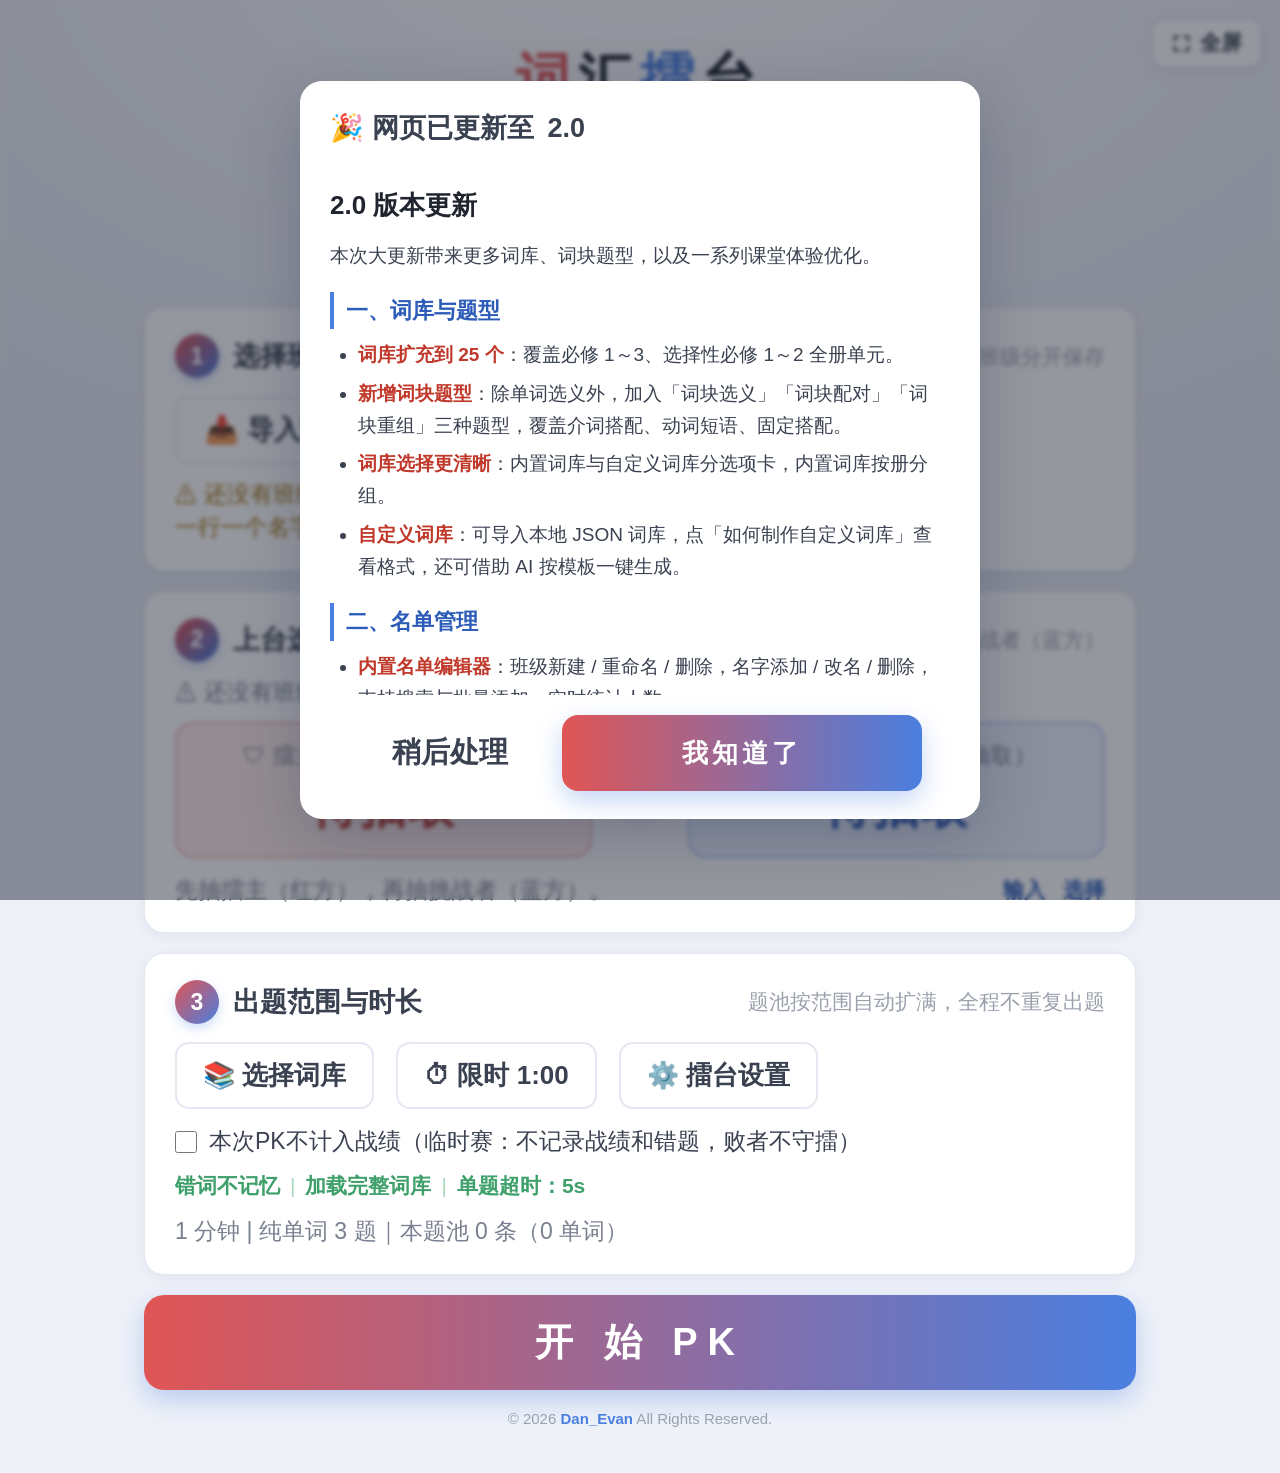
==== commit ea701244: "feat(home): Move Settings Button Into The Scope Card - Move 擂台设置 next to the duration button in sect" ====
--- a/index.html
+++ b/index.html
@@ -58,7 +58,7 @@
     <div class="heroBtns">
       <button class="heroBtn" id="aboutBtn">ℹ️ 关于项目</button>
       <button class="heroBtn" id="hisBtn">📊 历史战绩</button>
-      <button class="heroBtn" id="settingBtn">⚙️ 擂台设置</button>
+      <button class="heroBtn" id="updateBtn">🔄 更新说明</button>
     </div>
   </div>
 
@@ -101,6 +101,7 @@
     <div style="display:flex;gap:22px;flex-wrap:wrap;align-items:center;">
       <button class="drawBtn" id="openLibModal" style="font-size:26px;padding:14px 26px">📚 选择词库</button>
       <button class="drawBtn" id="openDurModal" style="font-size:26px;padding:14px 26px">⏱ 限时 1:00</button>
+      <button class="drawBtn" id="settingBtn" style="font-size:26px;padding:14px 26px">⚙️ 擂台设置</button>
     </div>
     <label class="wordsOnlyLabel">
       <input type="checkbox" id="noRecordChk">
@@ -115,7 +116,6 @@
 
   <footer class="mainFooter">
     &copy; 2026 <a href="https://www.danevan.top/" target="_blank" rel="noopener noreferrer">Dan_Evan</a> All Rights Reserved.
-    &nbsp;&nbsp; <a href="javascript:;" class="footerUpdateLink" id="openUpdateLink">更新说明</a>
   </footer>
 </div>
 
--- a/style.css
+++ b/style.css
@@ -119,7 +119,6 @@
               padding:18px 0 10px;user-select:none;}
   .mainFooter a{color:var(--blue);text-decoration:none;font-weight:600;}
   .mainFooter a:hover{text-decoration:underline;}
-  .footerUpdateLink{font-size:14px;font-weight:600;}
 
   /* 标题下功能按钮 */
   .heroBtns{display:flex;gap:16px;justify-content:center;margin-top:18px;}
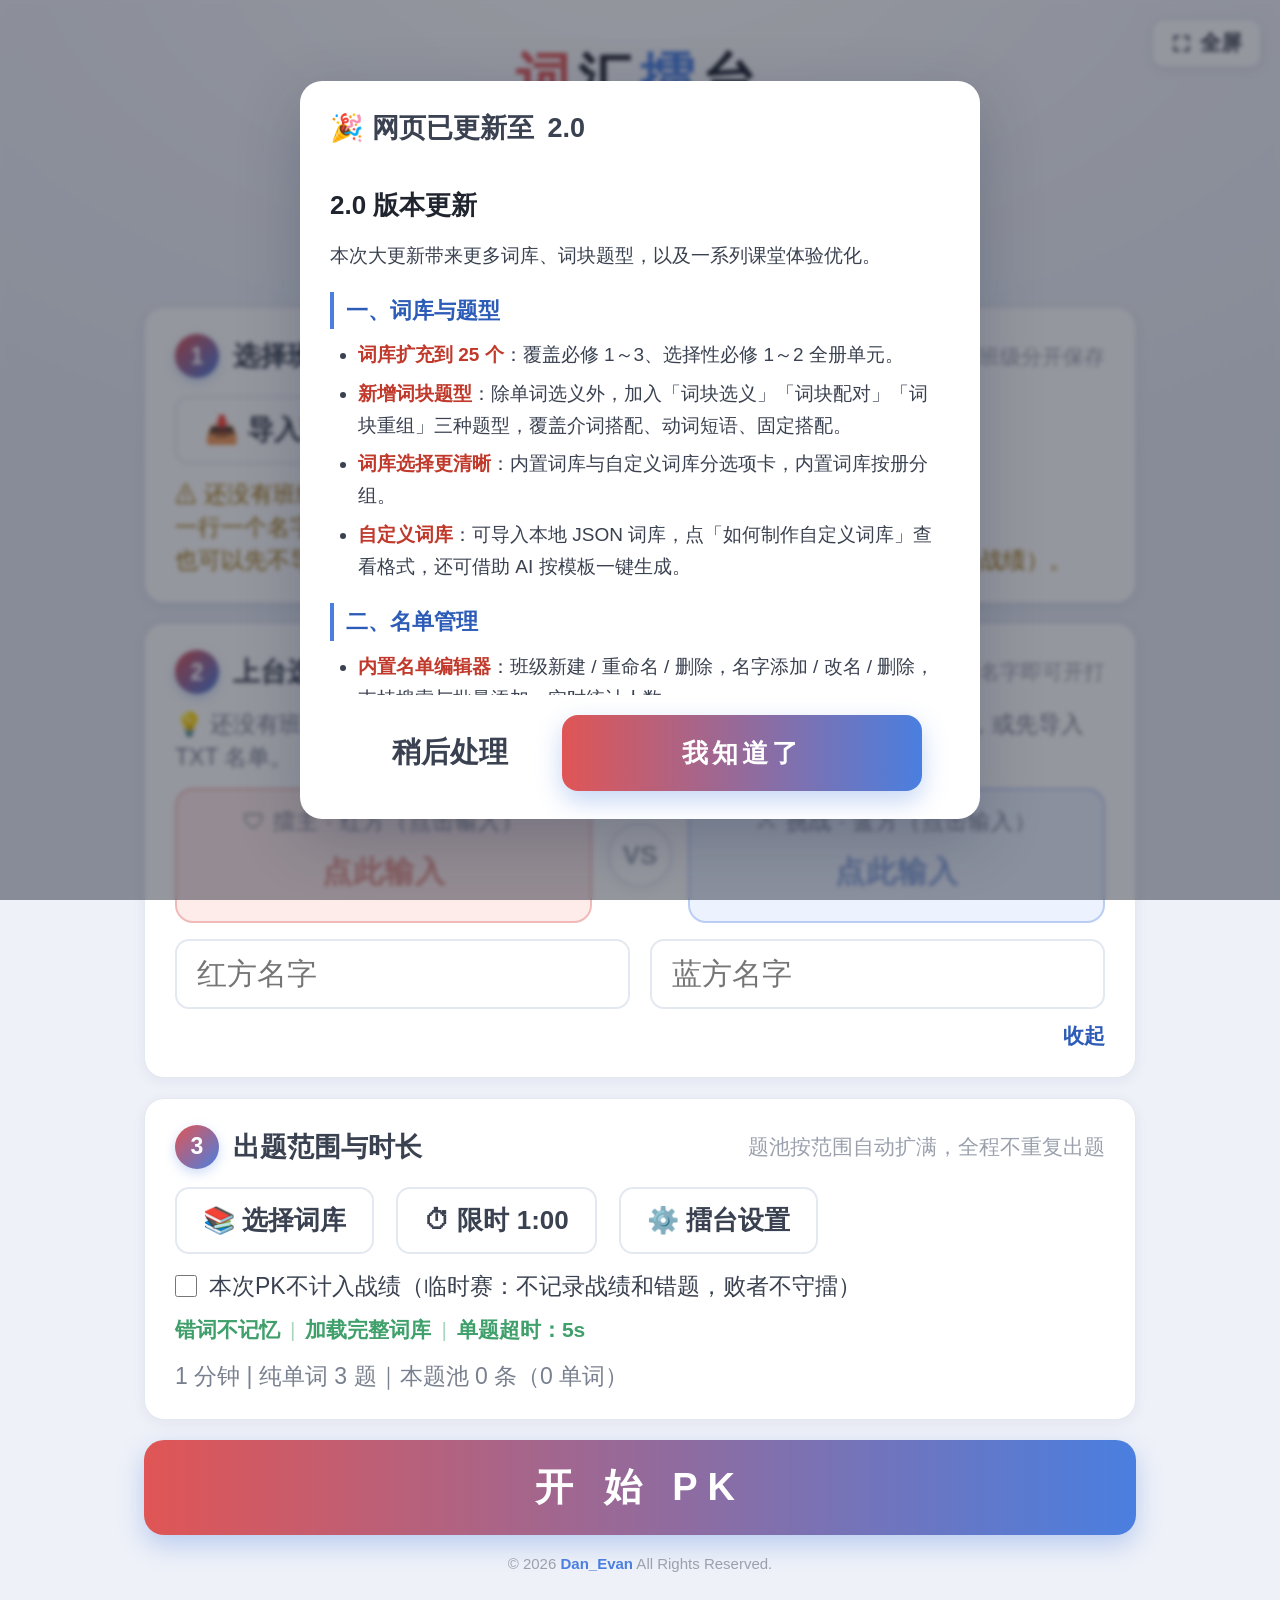
==== commit 7f60a852: "feat(trial): Make Roster-Free Trial Play First Class - Open the manual name inputs and point the dra" ====
--- a/index.html
+++ b/index.html
@@ -71,17 +71,17 @@
       <button class="drawBtn" id="importRosterBtn">📥 导入班级名单（TXT）</button>
       <button class="drawBtn" id="openEditorBtn">✏️ 名单编辑器</button>
     </div>
-    <div class="mini" id="noRosterTip" style="margin-top:14px;color:#9a6a00">⚠ 还没有班级名单，点右侧按钮导入TXT。<br>一行一个名字，自动去重，名单仅保存在本机。</div>
+    <div class="mini" id="noRosterTip" style="margin-top:14px;color:#9a6a00">⚠ 还没有班级名单，点右侧按钮导入TXT。<br>一行一个名字，自动去重，名单仅保存在本机。<br>也可以先不导入，直接在下方的「上台选手」里输入两个名字试玩（试玩不记录战绩）。</div>
     <input type="file" id="rosterFile" accept=".txt,text/plain" style="display:none">
   </div>
 
   <div class="card">
-    <h3><span class="stepNo">2</span>上台选手<span class="hint">先抽擂主（红方），再抽挑战者（蓝方）</span></h3>
+    <h3><span class="stepNo">2</span>上台选手<span class="hint" id="drawHint">先抽擂主（红方），再抽挑战者（蓝方）</span></h3>
     <div class="mini" id="rosterInfo" style="margin:-4px 0 14px">请先在上方选择或导入班级名单。</div>
     <div class="drawRow">
-      <div class="drawBox red clickable" id="redBox"><div class="dlabel">🛡 擂主 · 红方（点击抽取）</div><div class="dname" id="redNameBox">待抽取</div></div>
+      <div class="drawBox red clickable" id="redBox"><div class="dlabel">🛡 擂主 · 红方<span class="dact">（点击抽取）</span></div><div class="dname" id="redNameBox">待抽取</div></div>
       <div class="vsBadge">VS</div>
-      <div class="drawBox blue clickable" id="blueBox"><div class="dlabel">⚔ 挑战 · 蓝方（点击抽取）</div><div class="dname" id="blueNameBox">待抽取</div></div>
+      <div class="drawBox blue clickable" id="blueBox"><div class="dlabel">⚔ 挑战 · 蓝方<span class="dact">（点击抽取）</span></div><div class="dname" id="blueNameBox">待抽取</div></div>
     </div>
     <div class="nameRow hidden" id="manualRow" style="margin-top:14px">
       <input id="m1" placeholder="红方名字" maxlength="8">
@@ -152,14 +152,16 @@
 <!-- ================= 时长选择弹窗 ================= -->
 <div id="durModal" class="modal hidden">
   <div class="modalMask"></div>
-  <div class="modalBox">
+  <div class="modalBox fixedFoot">
     <h3>⏱ 选择限时</h3>
-    <div class="durPicker">
-      <button class="durArrow" id="durMinus">−</button>
-      <div class="durValue" id="durValue">1:00</div>
-      <button class="durArrow" id="durPlus">+</button>
-    </div>
-    <div class="mini" style="text-align:center;margin-top:10px">每次调整 30 秒 · 范围 30 秒 ~ 5 分钟</div>
+    <div class="modalScroll">
+      <div class="durPicker">
+        <button class="durArrow" id="durMinus">−</button>
+        <div class="durValue" id="durValue">1:00</div>
+        <button class="durArrow" id="durPlus">+</button>
+      </div>
+      <div class="mini" style="text-align:center;margin-top:10px">每次调整 30 秒 · 范围 30 秒 ~ 5 分钟</div>
+    </div>
     <div class="btnRow" style="margin-top:20px">
       <button class="drawBtn" id="durCancel">取消</button>
       <button class="startBtn small" id="durConfirm">确定</button>
@@ -170,8 +172,9 @@
 <!-- ================= 擂台设置弹窗 ================= -->
 <div id="settingModal" class="modal hidden">
   <div class="modalMask"></div>
-  <div class="modalBox">
+  <div class="modalBox fixedFoot">
     <h3>⚙️ 擂台设置</h3>
+    <div class="modalScroll">
 
     <div class="setItem">
       <label class="wordsOnlyLabel">
@@ -206,6 +209,7 @@
       </div>
     </div>
 
+    </div>
     <div class="btnRow" style="margin-top:26px">
       <button class="startBtn small" id="settingClose">关 闭</button>
     </div>
@@ -300,7 +304,7 @@
 <!-- ================= 关于项目弹窗 ================= -->
 <div id="aboutModal" class="modal hidden">
   <div class="modalMask"></div>
-  <div class="modalBox aboutBox">
+  <div class="modalBox aboutBox fixedFoot">
     <h3>ℹ️ 关于项目</h3>
 
     <div class="aboutHead">
@@ -308,7 +312,7 @@
       <div class="aboutMeta">版本 <b id="aboutVer">2.0</b> · 纯前端 · 数据只存本机</div>
     </div>
 
-    <div class="ruleBody">
+    <div class="ruleBody modalScroll">
       <div class="ruleItem"><b>这是什么</b><p>
         面向高中英语课堂的<b>双人单词对战网页应用</b>：红方擂主对蓝方挑战者，同屏限时答题，败者守擂实现车轮战，适合教室大屏互动教学。</p></div>
 
@@ -356,9 +360,9 @@
 <!-- ================= 历史战绩弹窗 ================= -->
 <div id="hisModal" class="modal hidden">
   <div class="modalMask"></div>
-  <div class="modalBox">
+  <div class="modalBox fixedFoot">
     <h3 id="hisTitle">📊 本班战绩</h3>
-    <div id="hisBody" class="mini">暂无记录</div>
+    <div id="hisBody" class="mini modalScroll">暂无记录</div>
     <button class="clearBtn hidden" id="clearBtn">清空本班历史</button>
     <div class="btnRow" style="margin-top:20px">
       <button class="drawBtn" id="hisClose">关闭</button>
@@ -369,12 +373,12 @@
 <!-- ================= 选名弹窗 ================= -->
 <div id="pickModal" class="modal hidden">
   <div class="modalMask"></div>
-  <div class="modalBox">
+  <div class="modalBox fixedFoot pickModalBox">
     <div class="pickTabs">
       <button class="pickTab on" data-side="red">🛡 红方</button>
       <button class="pickTab" data-side="blue">⚔ 蓝方</button>
     </div>
-    <div class="pickGrid" id="pickGrid"></div>
+    <div class="pickGrid modalScroll" id="pickGrid"></div>
     <div class="btnRow" style="margin-top:16px">
       <button class="drawBtn" id="pickCancel">关闭</button>
     </div>
@@ -437,12 +441,12 @@
 <!-- ================= 通用网页内弹窗（替代 alert/confirm/prompt） ================= -->
 <div id="dlgModal" class="modal hidden">
   <div class="modalMask"></div>
-  <div class="modalBox dlgBox">
+  <div class="modalBox dlgBox fixedFoot">
     <div class="dlgHead">
       <span class="dlgIcon info" id="dlgIcon">ℹ️</span>
       <h3 id="dlgTitle">提示</h3>
     </div>
-    <div class="dlgMsg" id="dlgMsg"></div>
+    <div class="dlgMsg modalScroll" id="dlgMsg"></div>
     <input id="dlgInput" class="dlgInput hidden" maxlength="20">
     <div class="dlgError hidden" id="dlgError"></div>
     <div class="btnRow dlgBtns">
--- a/style.css
+++ b/style.css
@@ -73,6 +73,8 @@
            background:#fff;border:2px solid var(--line);box-shadow:var(--shadow-sm);}
   .dlabel{font-size:22px;color:var(--muted);letter-spacing:1px;margin-bottom:6px;}
   .dname{font-size:46px;font-weight:800;min-height:58px;line-height:58px;letter-spacing:2px;}
+  /* 还没确定选手时的占位文案（待抽取 / 点此输入）：收小变淡，不抢真名字的视觉分量 */
+  .dname.ph{font-size:30px;font-weight:700;letter-spacing:1px;opacity:.5;}
   .drawBox.red .dname{color:var(--red-d);}
   .drawBox.blue .dname{color:var(--blue-d);}
   .drawBtn{font-size:27px;padding:14px 28px;border-radius:14px;border:2px solid var(--line);
@@ -286,6 +288,14 @@
                display:flex;align-items:center;gap:14px;flex-wrap:wrap;}
   .modalBox h3 .hint{font-size:21px;font-weight:400;color:var(--muted2);margin-left:auto;}
 
+  /* 有底部按钮的弹窗统一结构：标题与底部按钮固定，只有中间内容滚动
+     用法：.modalBox 加 fixedFoot，把可滚动内容包进（或标上）.modalScroll */
+  .modalBox.fixedFoot{display:flex;flex-direction:column;overflow:hidden;max-height:82vh;}
+  .modalBox.fixedFoot > *{flex:none;}
+  .modalBox.fixedFoot > .modalScroll{flex:1;min-height:0;overflow-y:auto;padding-right:8px;}
+  /* 选名弹窗的名单网格改为撑满剩余空间，不再用固定 50vh 上限 */
+  .pickModalBox .pickGrid{max-height:none;}
+
   /* ============ 更新提示弹窗 ============ */
   .updateModalBox{display:flex;flex-direction:column;overflow:hidden;max-width:680px;}
   .updateContent{flex:1;min-height:0;overflow-y:auto;padding-right:8px;line-height:1.7;}
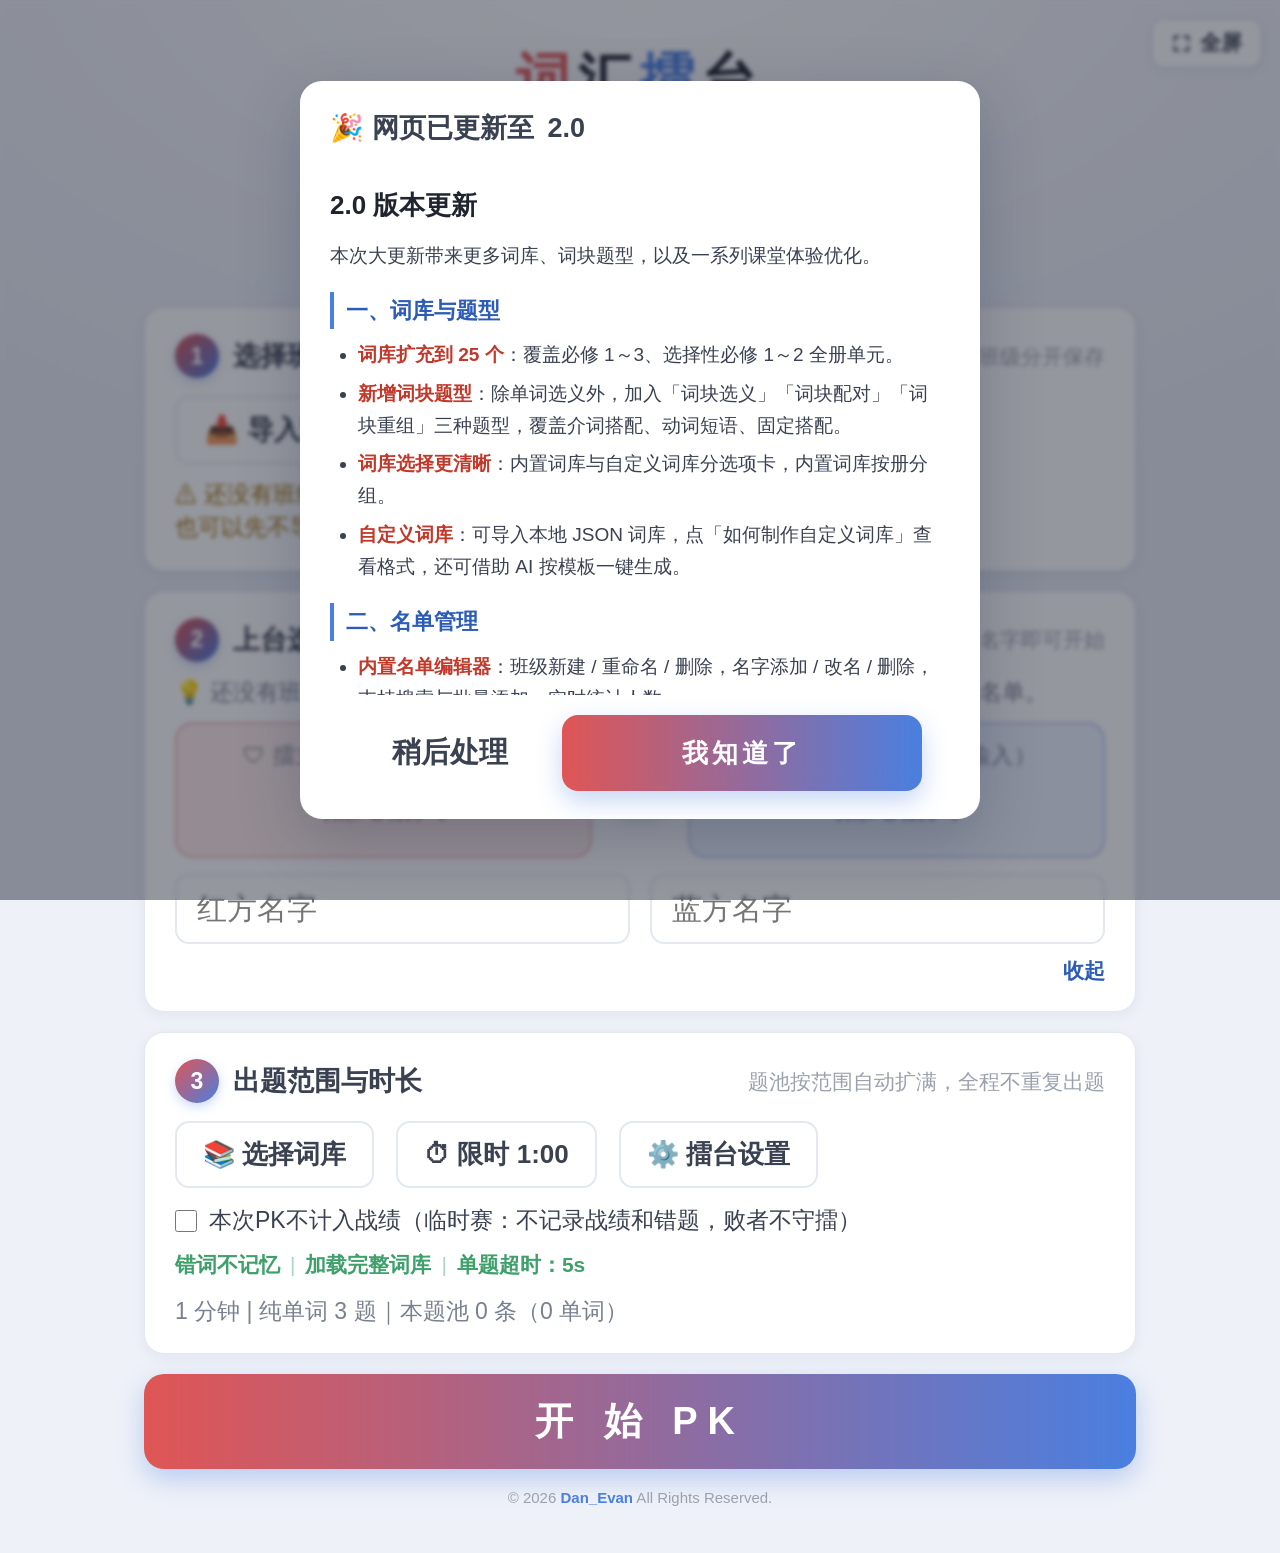
==== commit 7599dde9: "chore(text): Fix Texts in View - Fix Some Introduction Texts." ====
--- a/index.html
+++ b/index.html
@@ -71,7 +71,7 @@
       <button class="drawBtn" id="importRosterBtn">📥 导入班级名单（TXT）</button>
       <button class="drawBtn" id="openEditorBtn">✏️ 名单编辑器</button>
     </div>
-    <div class="mini" id="noRosterTip" style="margin-top:14px;color:#9a6a00">⚠ 还没有班级名单，点右侧按钮导入TXT。<br>一行一个名字，自动去重，名单仅保存在本机。<br>也可以先不导入，直接在下方的「上台选手」里输入两个名字试玩（试玩不记录战绩）。</div>
+    <div class="mini" id="noRosterTip" style="margin-top:14px;color:#9a6a00">⚠ 还没有班级名单，点击按钮导入TXT。（一行一个名字，仅保存在本机。）<br>也可以先不导入，直接在下方的「上台选手」里输入两个名字试玩。</div>
     <input type="file" id="rosterFile" accept=".txt,text/plain" style="display:none">
   </div>
 
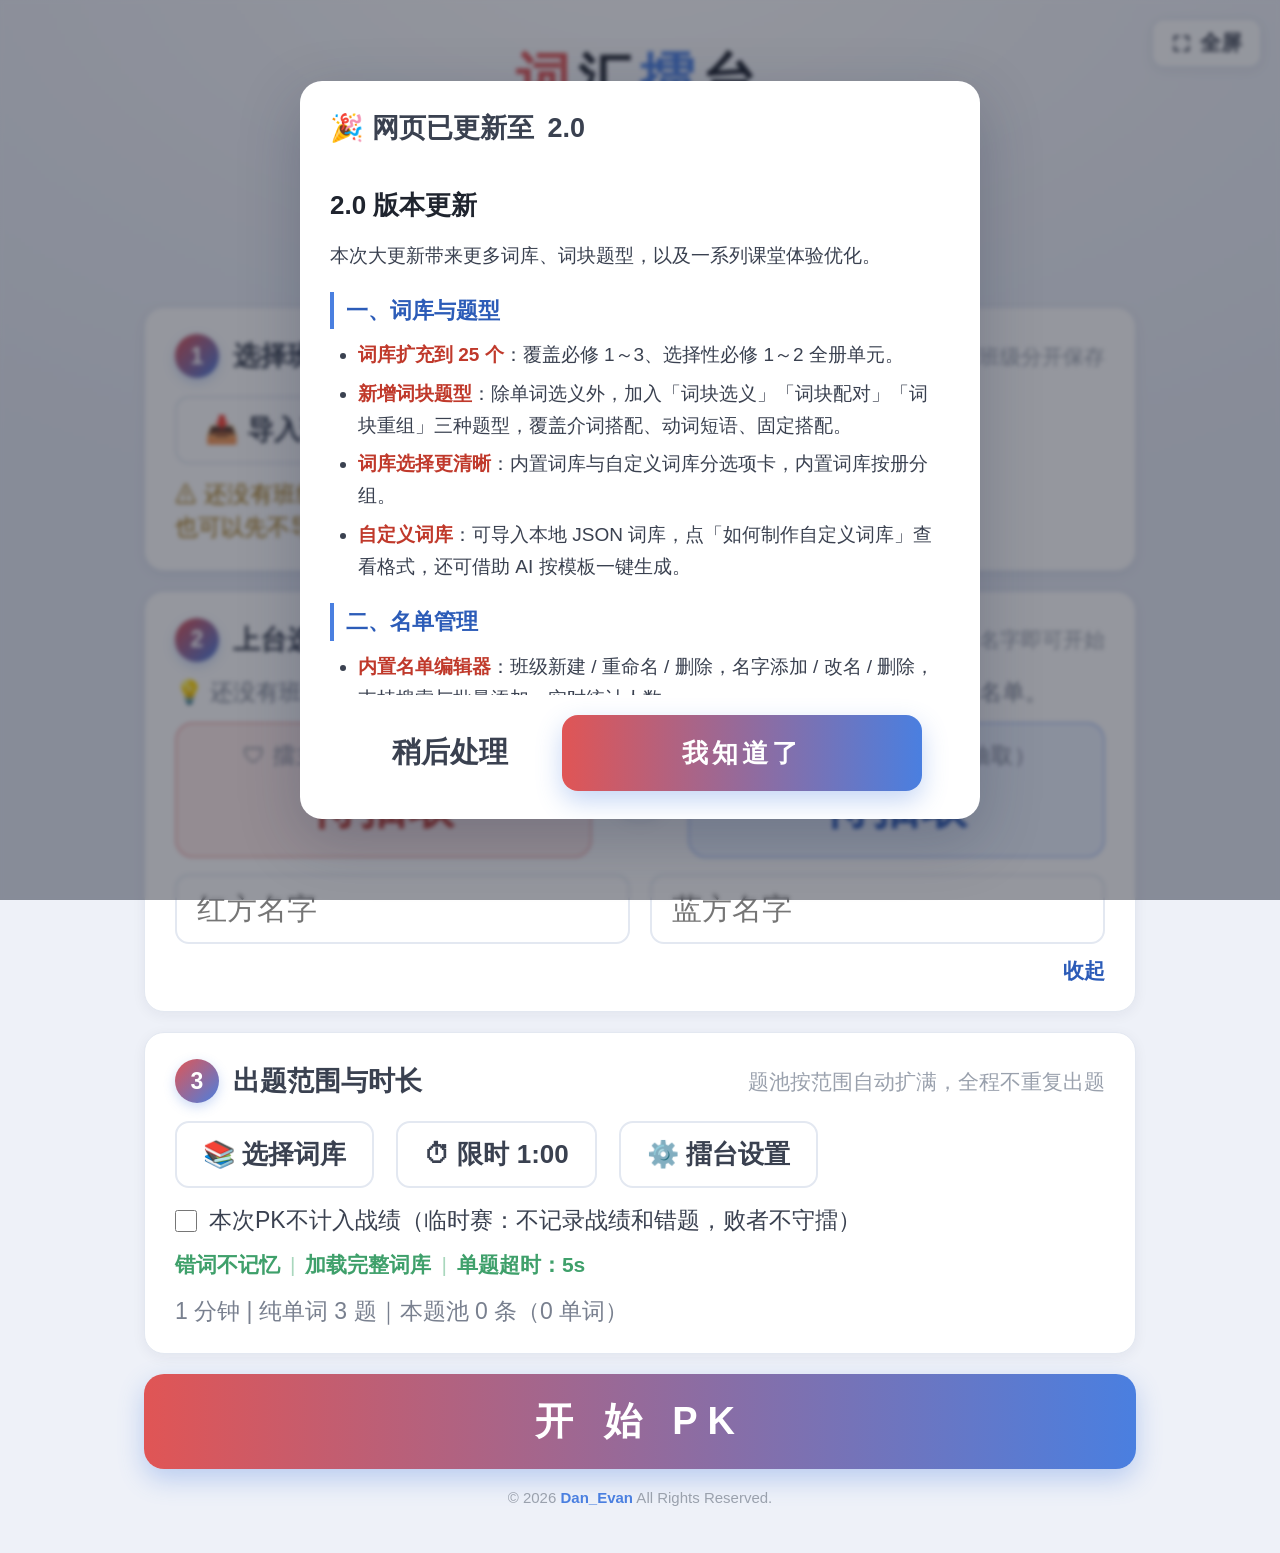
==== commit ca397051: "style(draw): Restore Original Draw Box Look - Remove the smaller faded placeholder style and keep th" ====
--- a/index.html
+++ b/index.html
@@ -79,9 +79,9 @@
     <h3><span class="stepNo">2</span>上台选手<span class="hint" id="drawHint">先抽擂主（红方），再抽挑战者（蓝方）</span></h3>
     <div class="mini" id="rosterInfo" style="margin:-4px 0 14px">请先在上方选择或导入班级名单。</div>
     <div class="drawRow">
-      <div class="drawBox red clickable" id="redBox"><div class="dlabel">🛡 擂主 · 红方<span class="dact">（点击抽取）</span></div><div class="dname" id="redNameBox">待抽取</div></div>
+      <div class="drawBox red clickable" id="redBox"><div class="dlabel">🛡 擂主 · 红方（点击抽取）</div><div class="dname" id="redNameBox">待抽取</div></div>
       <div class="vsBadge">VS</div>
-      <div class="drawBox blue clickable" id="blueBox"><div class="dlabel">⚔ 挑战 · 蓝方<span class="dact">（点击抽取）</span></div><div class="dname" id="blueNameBox">待抽取</div></div>
+      <div class="drawBox blue clickable" id="blueBox"><div class="dlabel">⚔ 挑战 · 蓝方（点击抽取）</div><div class="dname" id="blueNameBox">待抽取</div></div>
     </div>
     <div class="nameRow hidden" id="manualRow" style="margin-top:14px">
       <input id="m1" placeholder="红方名字" maxlength="8">
--- a/style.css
+++ b/style.css
@@ -73,8 +73,6 @@
            background:#fff;border:2px solid var(--line);box-shadow:var(--shadow-sm);}
   .dlabel{font-size:22px;color:var(--muted);letter-spacing:1px;margin-bottom:6px;}
   .dname{font-size:46px;font-weight:800;min-height:58px;line-height:58px;letter-spacing:2px;}
-  /* 还没确定选手时的占位文案（待抽取 / 点此输入）：收小变淡，不抢真名字的视觉分量 */
-  .dname.ph{font-size:30px;font-weight:700;letter-spacing:1px;opacity:.5;}
   .drawBox.red .dname{color:var(--red-d);}
   .drawBox.blue .dname{color:var(--blue-d);}
   .drawBtn{font-size:27px;padding:14px 28px;border-radius:14px;border:2px solid var(--line);
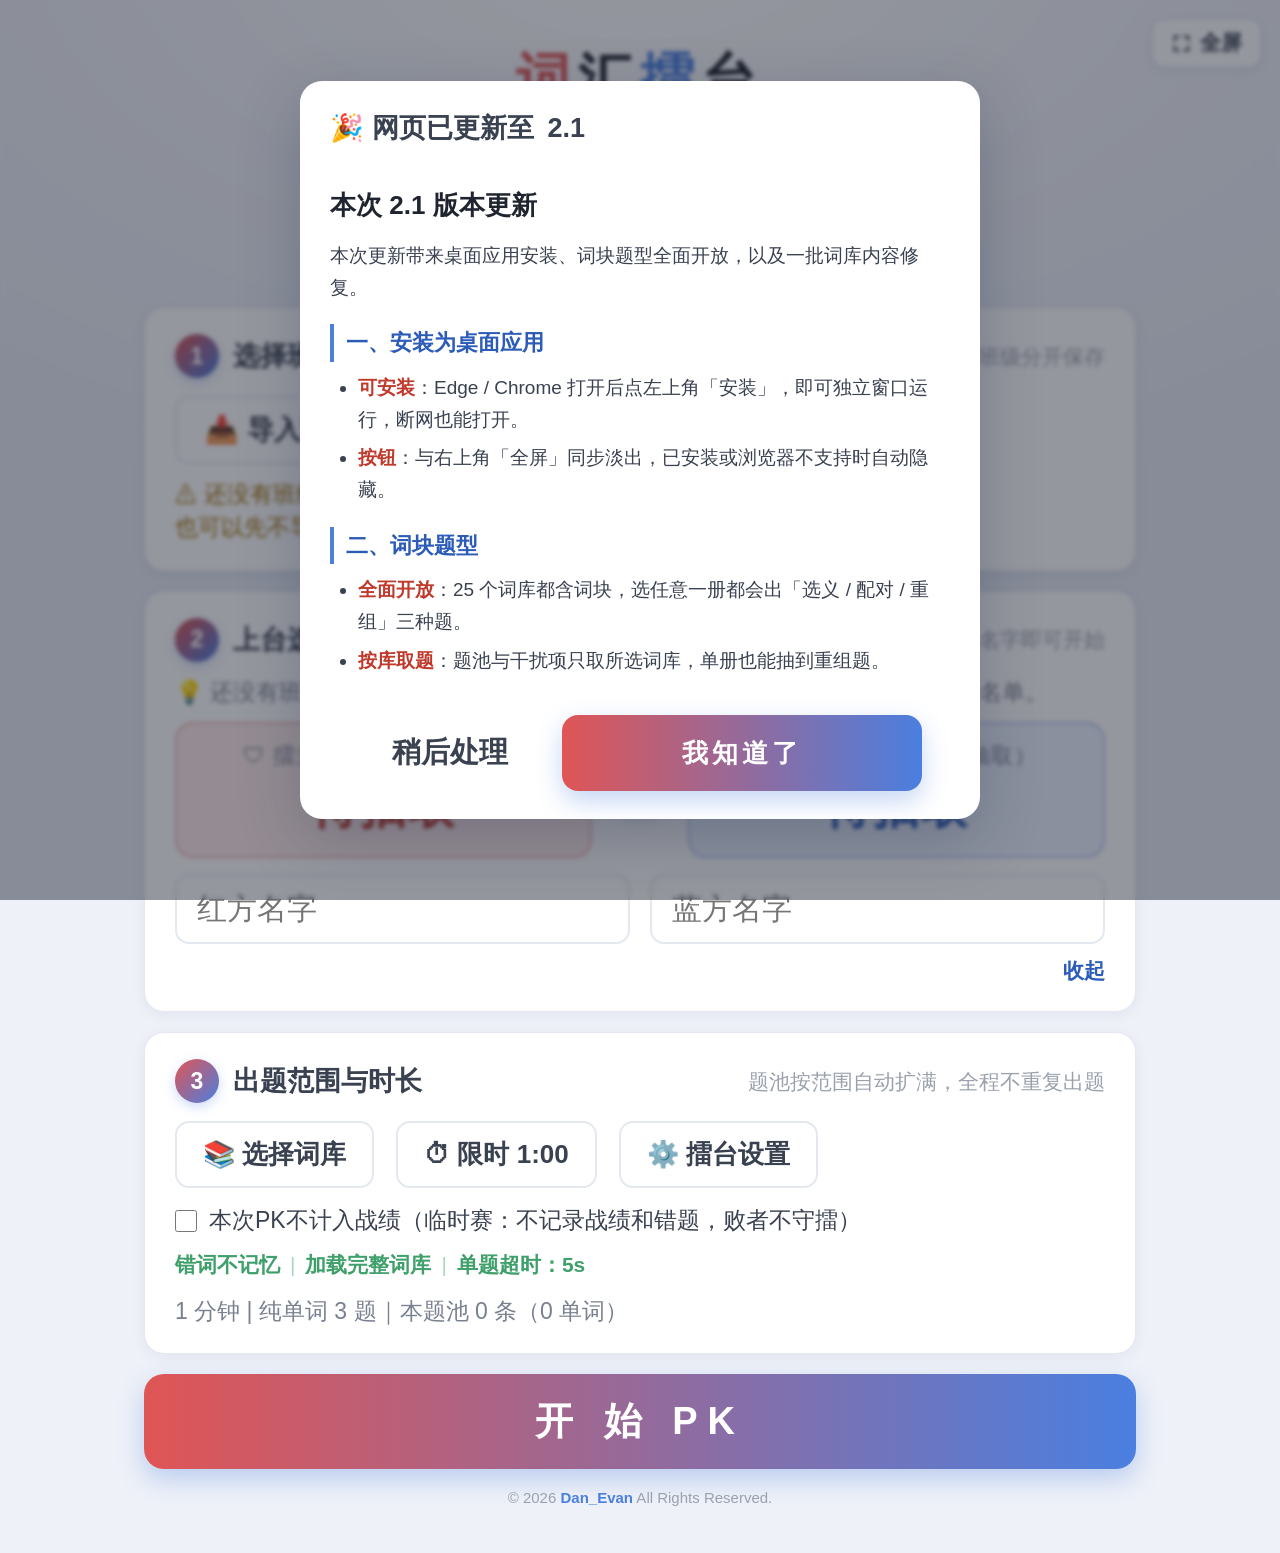
==== commit 98f2c9bd: "V2.1 Update" ====
--- a/index.html
+++ b/index.html
@@ -336,6 +336,10 @@
 
       <div class="ruleItem"><b>关于作者</b><p>
         在线地址 <a href="https://pk.danevan.top/" target="_blank" rel="noopener noreferrer">pk.danevan.top</a> · 作者 <a href="https://www.danevan.top/" target="_blank" rel="noopener noreferrer">Dan_Evan</a> · &copy; 2026 All Rights Reserved.</p></div>
+
+      <div class="ruleItem"><b>推荐链接</b><p>
+        <a href="https://blog.danevan.top/" target="_blank" rel="noopener noreferrer">blog.danevan.top</a> - 我的博客<br>
+        <a href="https://home.danevan.top/" target="_blank" rel="noopener noreferrer">home.danevan.top</a> - 现代主页</p></div>
     </div>
 
     <div class="btnRow" style="margin-top:22px">
@@ -456,15 +460,15 @@
   </div>
 </div>
 
-<script src="js/config.js?v=4"></script>
-<script src="js/storage.js?v=4"></script>
-<script src="js/wordbank.js?v=4"></script>
-<script src="js/ui.js?v=4"></script>
-<script src="js/dialog.js?v=4"></script>
-<script src="js/editor.js?v=4"></script>
-<script src="js/game.js?v=4"></script>
-<script src="js/events.js?v=4"></script>
-<script src="js/pwa.js?v=4"></script>
+<script src="js/config.js?v=21"></script>
+<script src="js/storage.js?v=21"></script>
+<script src="js/wordbank.js?v=21"></script>
+<script src="js/ui.js?v=21"></script>
+<script src="js/dialog.js?v=21"></script>
+<script src="js/editor.js?v=21"></script>
+<script src="js/game.js?v=21"></script>
+<script src="js/events.js?v=21"></script>
+<script src="js/pwa.js?v=21"></script>
 
 
 </body></html>
--- a/style.css
+++ b/style.css
@@ -147,10 +147,11 @@
          padding:9px 18px;border-radius:13px;border:2px solid var(--line);
          background:rgba(255,255,255,.94);color:var(--ink2);font-size:21px;font-weight:700;
          cursor:pointer;transition:all .15s;box-shadow:var(--shadow-sm);}
-  /* 安装按钮固定在左上角，与右上角全屏按钮左右对称 */
+  /* 安装按钮固定在左上角，与右上角全屏按钮左右对称；
+     不透明度跟随全屏状态，与「全屏/退出」按钮完全一致 */
   #fsBtn{right:18px;}
   #installBtn{left:18px;}
-  #installBtn:disabled{opacity:.5;cursor:default;}
+  #installBtn:disabled{cursor:default;}
   #fsBtn:hover,#installBtn:hover{border-color:var(--blue);color:var(--blue-d);background:var(--blue-bg);}
   #fsBtn:active,#installBtn:active{transform:scale(.96);}
   #fsBtn svg,#installBtn svg{width:21px;height:21px;display:block;}
@@ -158,6 +159,8 @@
   #fsBtn.on .icoEnter{display:none;}
   #fsBtn.on .icoExit{display:block;}
   #fsBtn.on{opacity:.5;}
+  /* 安装按钮与全屏按钮同步变淡，保证两者在对战时观感一致 */
+  #installBtn.on{opacity:.5;}
 
   /* ============ 对战页 ============ */
   #battle{padding:0;}
